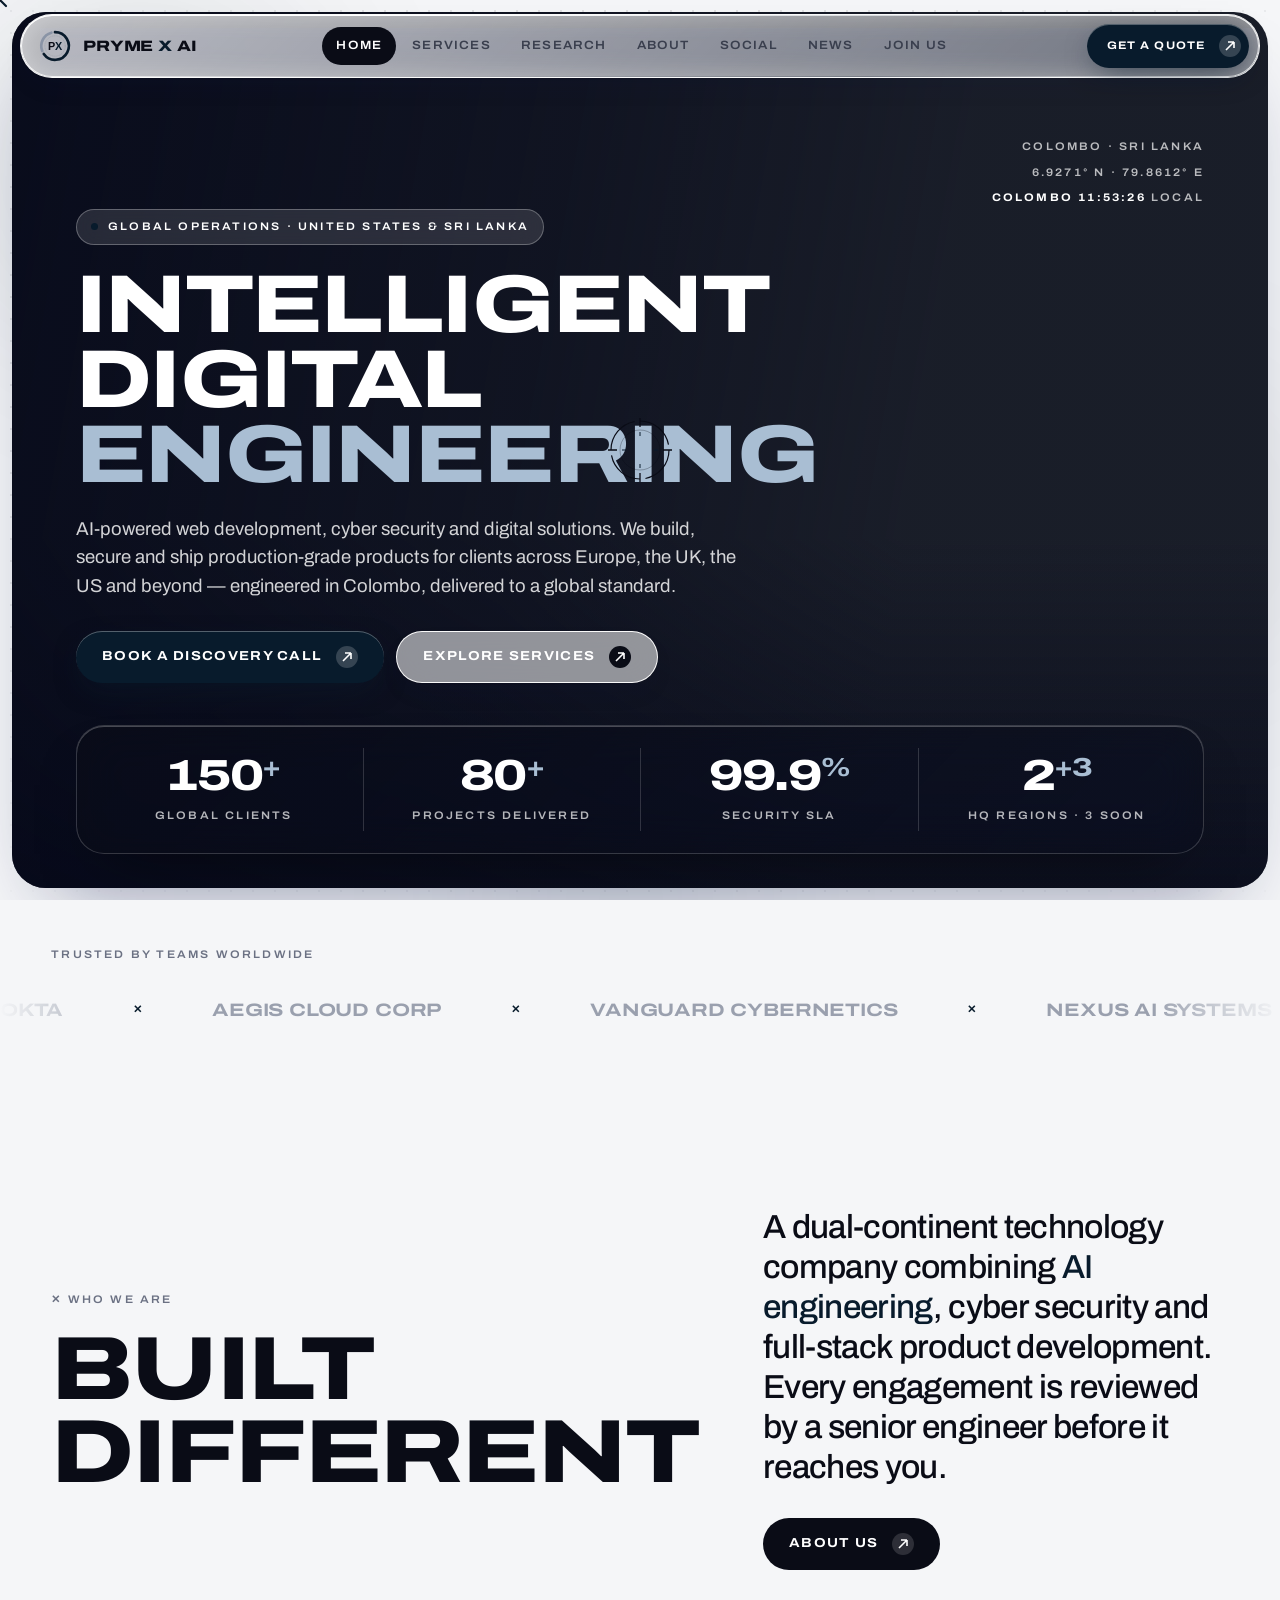
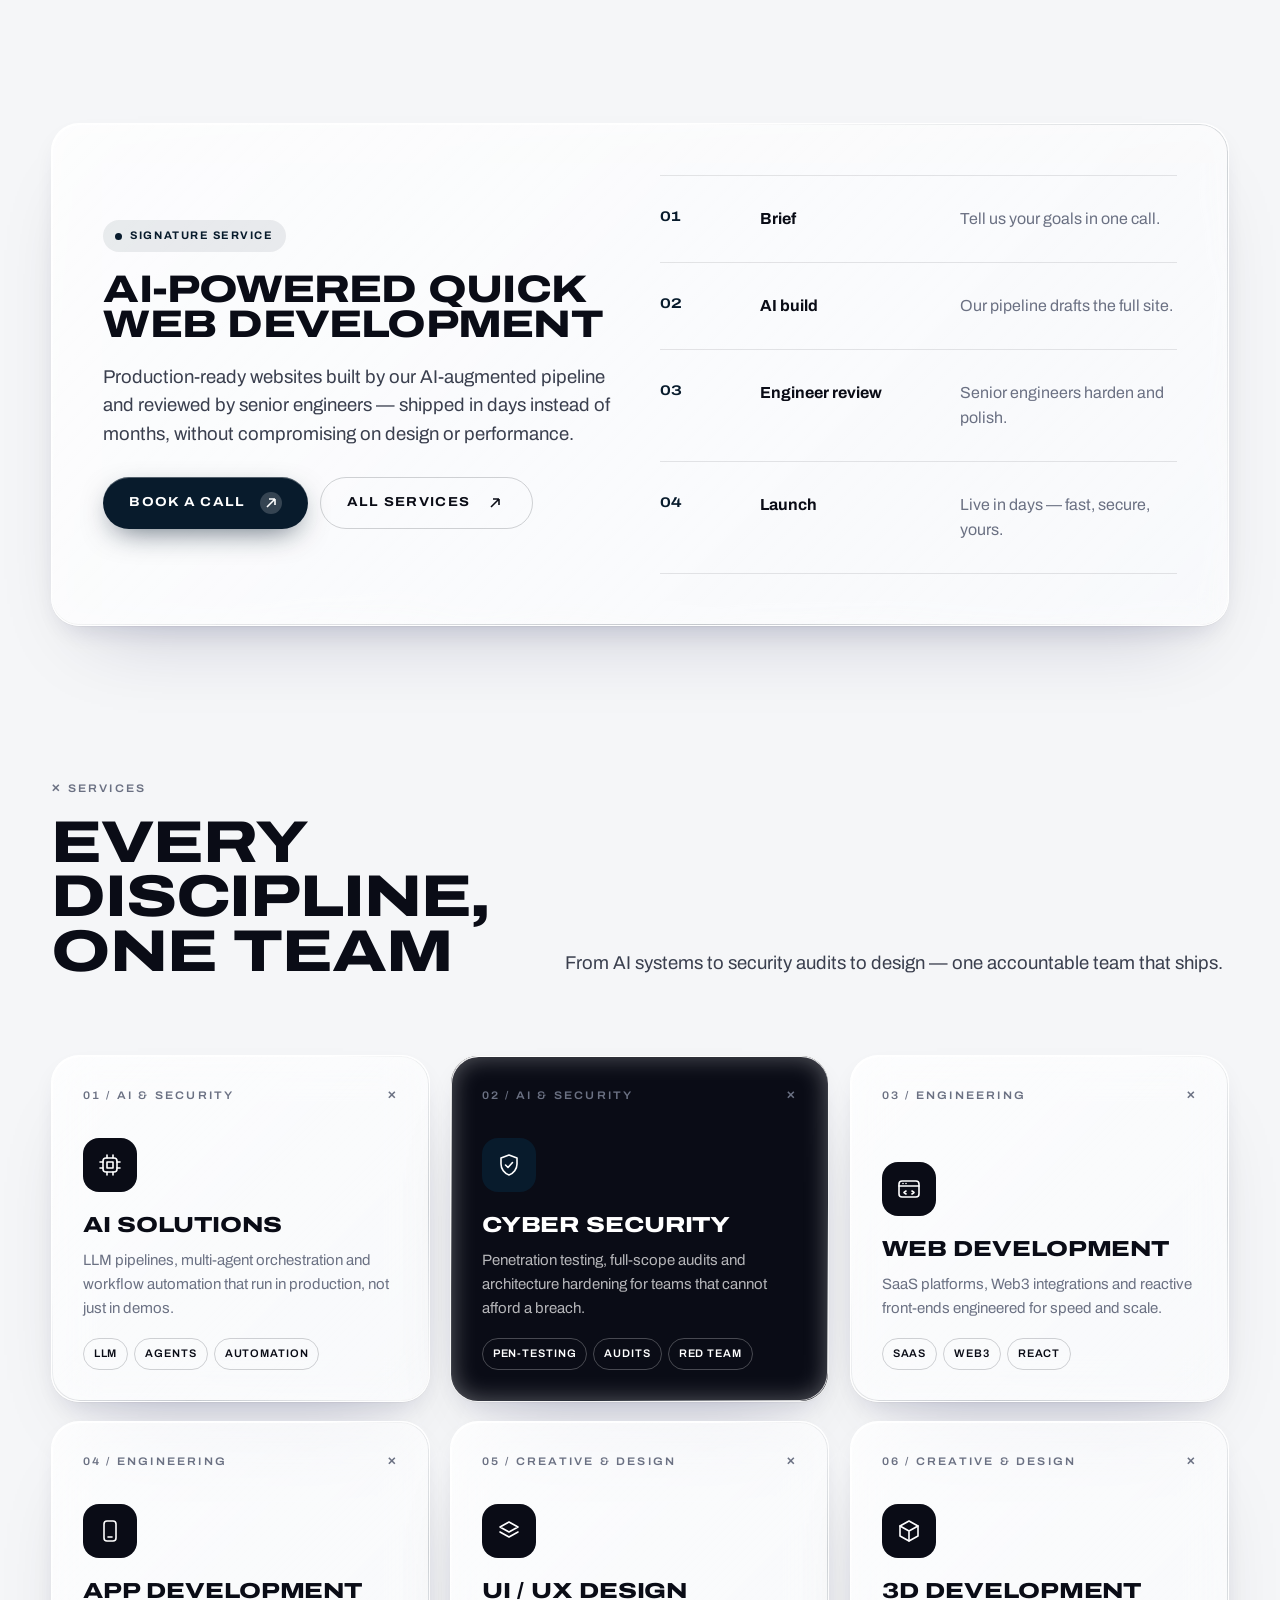
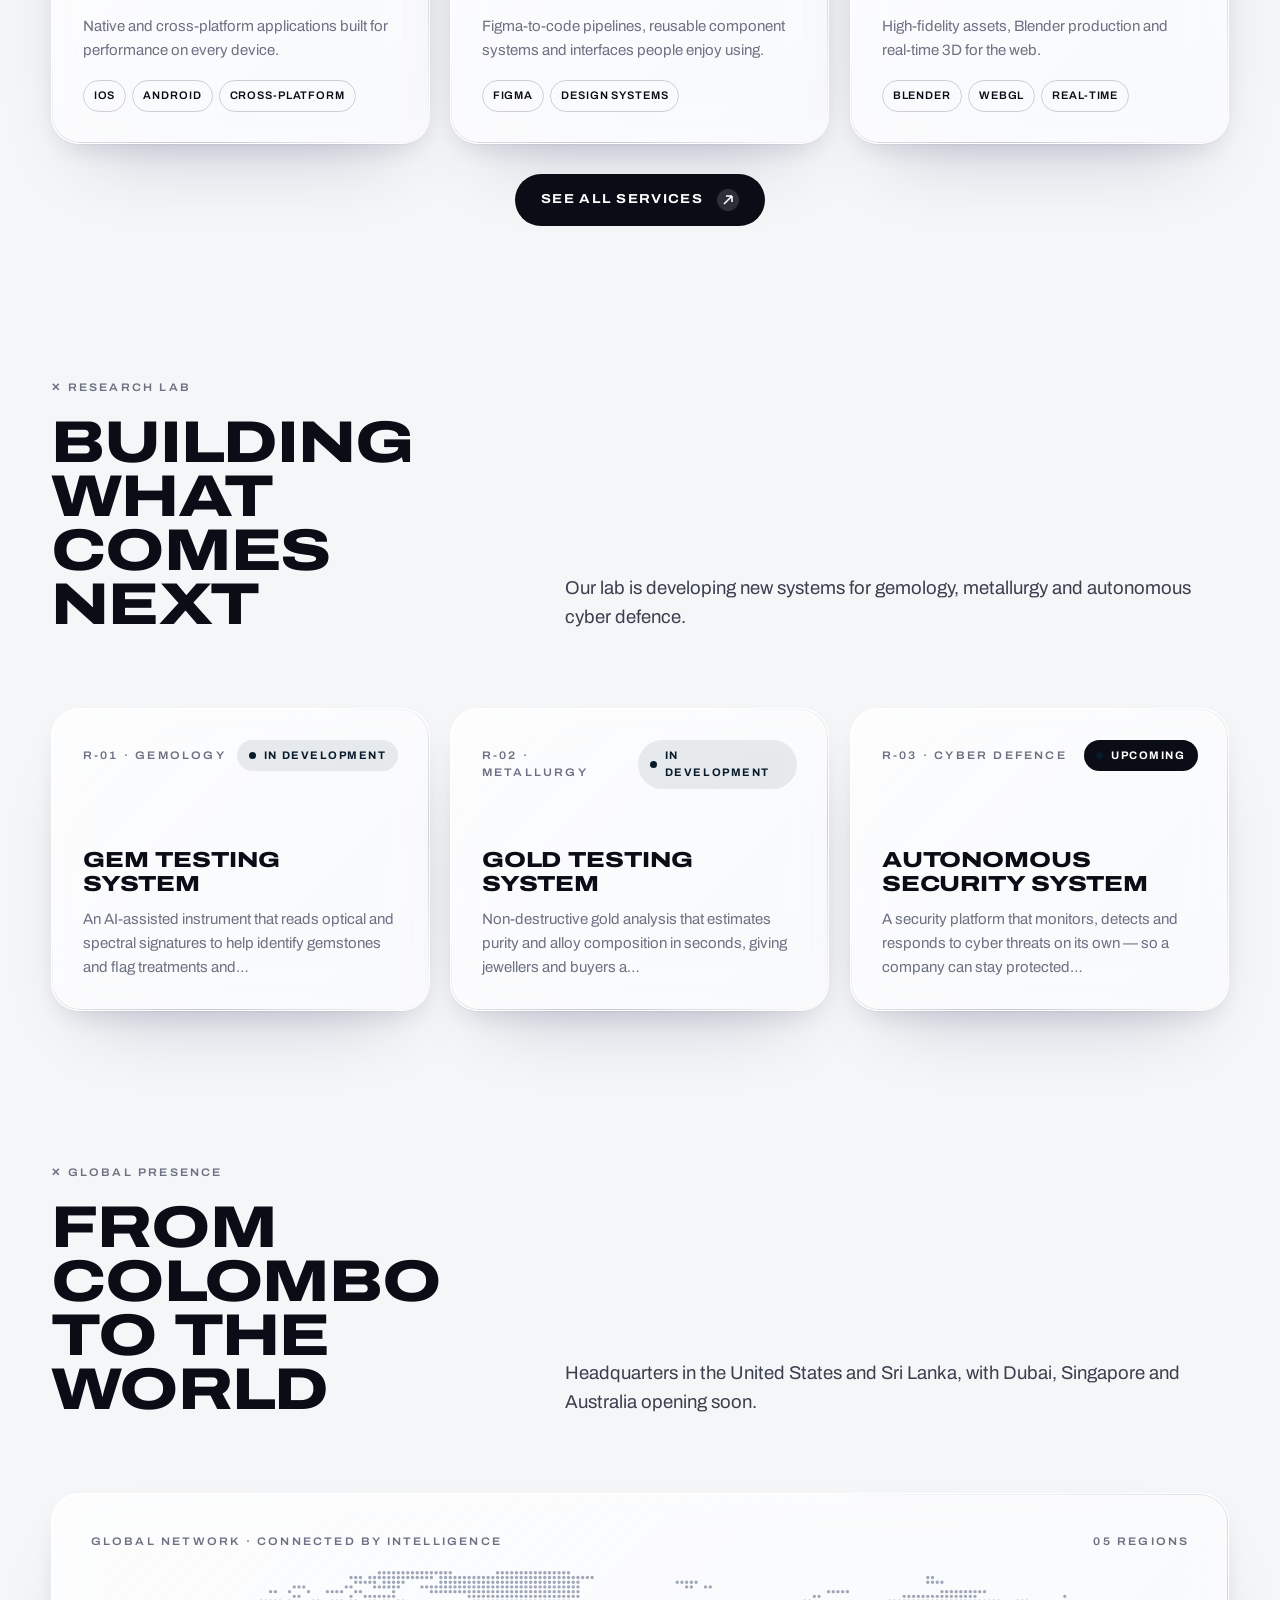
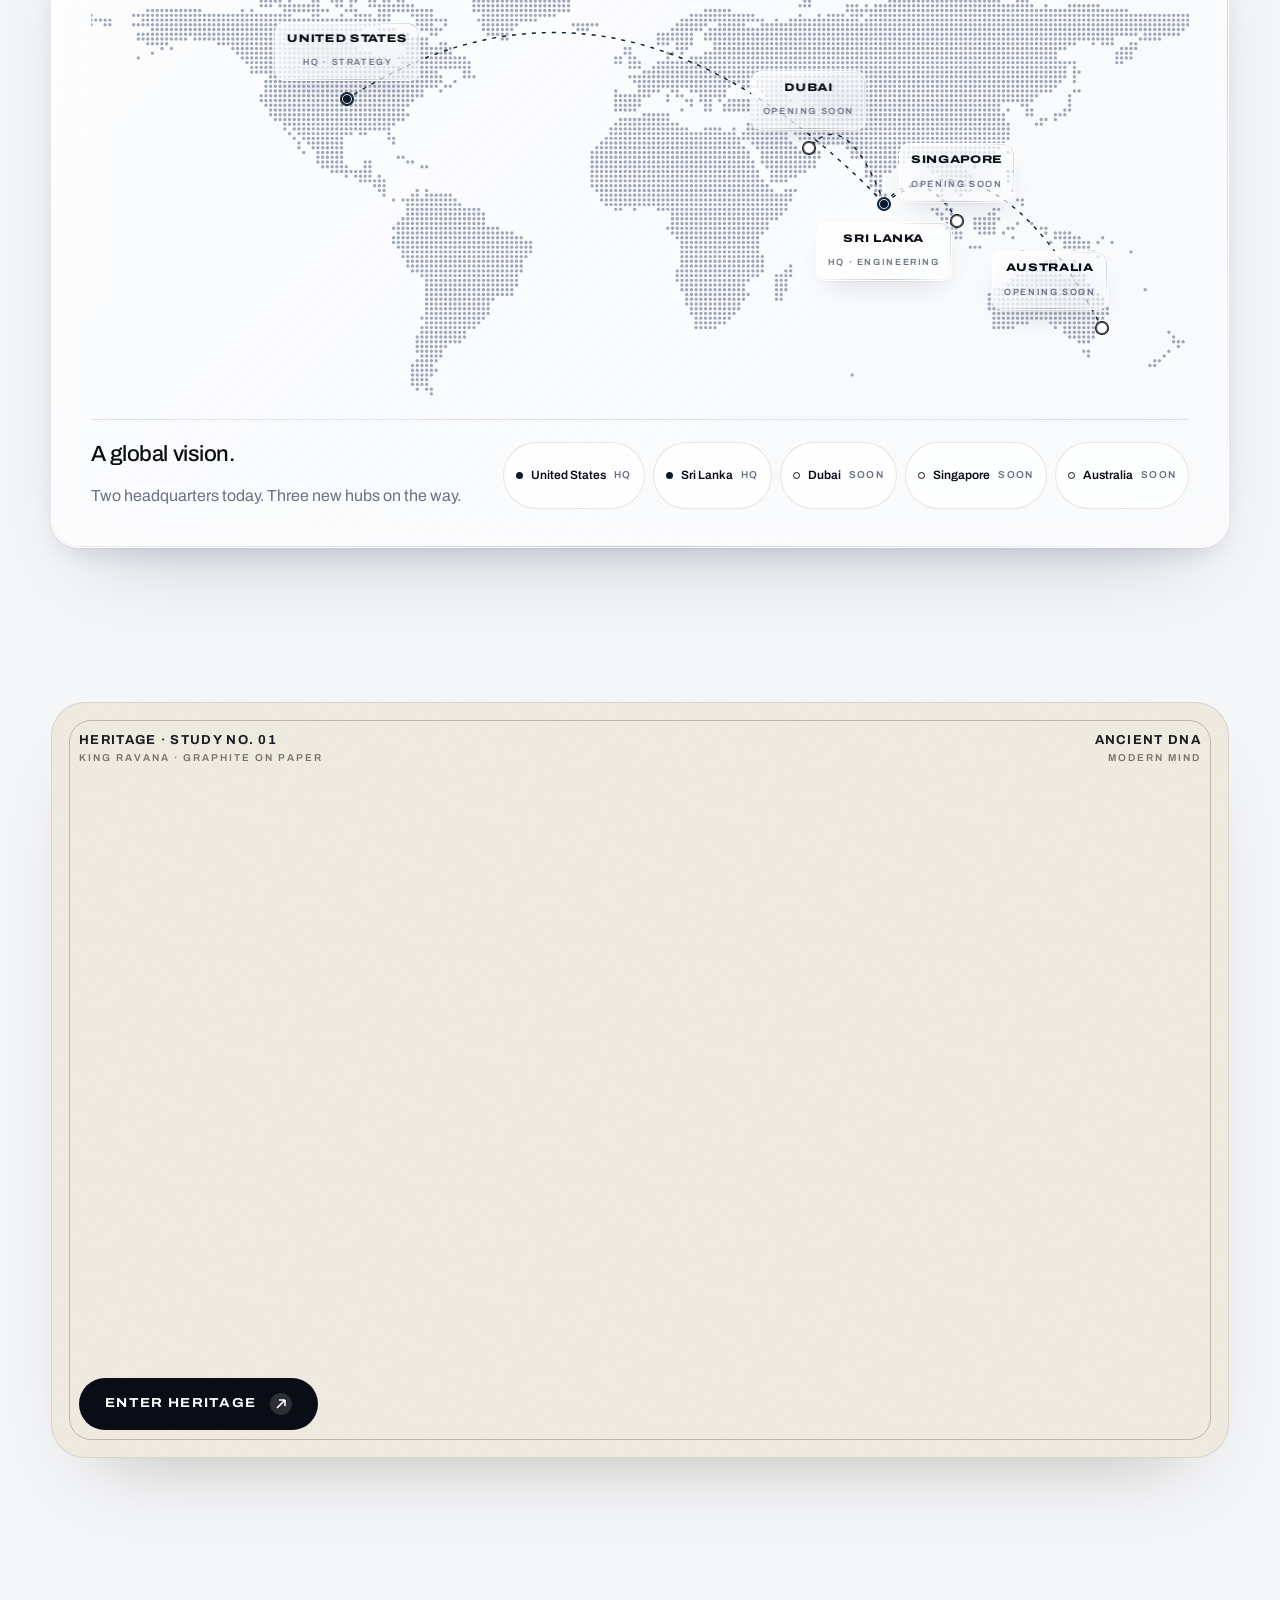
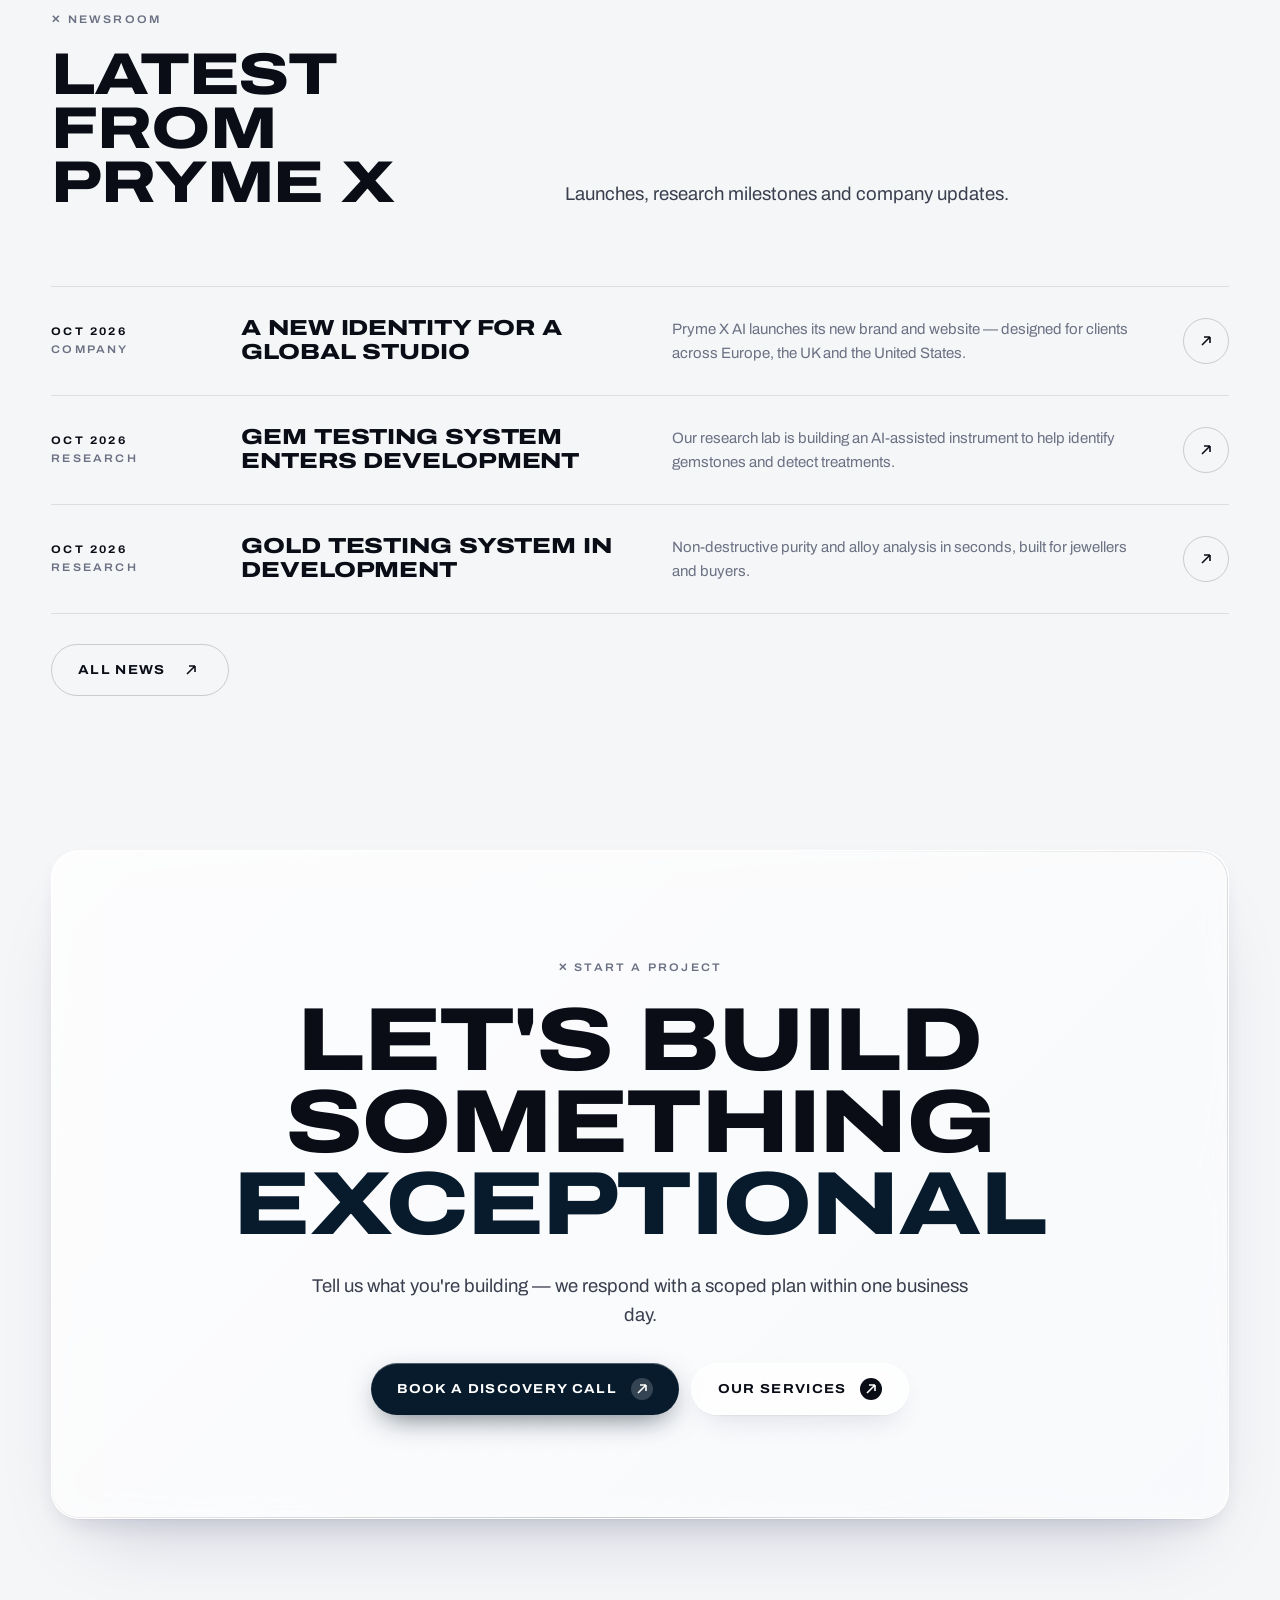
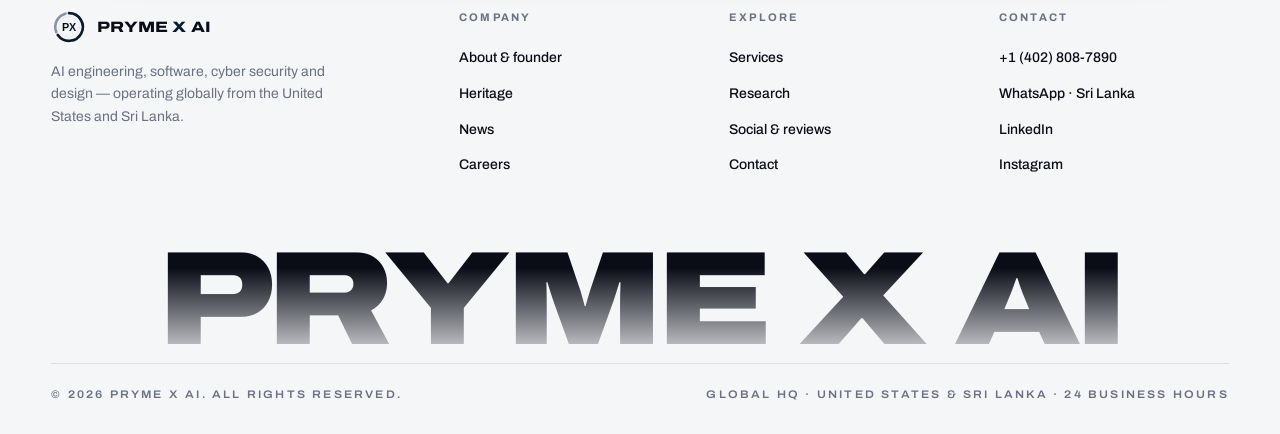
==== index.html @ f68b7bb7 "Add files via upload" ====
<!DOCTYPE html>
<html lang="en">
<head>
<meta charset="utf-8">
<meta name="viewport" content="width=device-width, initial-scale=1, viewport-fit=cover">
<title>Pryme X AI — AI Engineering, Cyber Security & Digital Solutions</title>
<meta name="description" content="Pryme X AI builds, secures and ships production-grade AI, web and security solutions for clients across Europe, the UK, the US and worldwide. HQ in the United States and Sri Lanka.">
<meta name="theme-color" content="#F5F6F8">
<meta property="og:type" content="website">
<meta property="og:site_name" content="Pryme X AI">
<meta property="og:title" content="Pryme X AI — AI Engineering, Cyber Security & Digital Solutions">
<meta property="og:description" content="Pryme X AI builds, secures and ships production-grade AI, web and security solutions for clients across Europe, the UK, the US and worldwide. HQ in the United States and Sri Lanka.">
<meta property="og:image" content="assets/img/og-image.png">
<meta name="twitter:card" content="summary_large_image">
<link rel="icon" type="image/svg+xml" href="assets/img/favicon.svg">
<link rel="icon" type="image/png" sizes="32x32" href="assets/img/favicon-32.png">
<link rel="apple-touch-icon" href="assets/img/apple-touch-icon.png">
<link rel="manifest" href="site.webmanifest">
<link rel="preload" href="assets/fonts/archivo-latin-wdth-normal.woff2" as="font" type="font/woff2" crossorigin>
<link rel="stylesheet" href="assets/css/style.css">
<script type="importmap">{"imports":{"three":"./assets/js/vendor/three.module.min.js"}}</script>
<script src="site-config.js"></script>
<script src="assets/js/main.js" defer></script>
<script type="module" src="assets/js/scenes.js"></script>
</head>
<body data-page-id="index">
<div class="loader" aria-hidden="true">
  <div class="ld-panel ld-top"></div><div class="ld-panel ld-bot"></div>
  <div class="ld-grid"></div>
  <div class="ld-corner tl label">Pryme X / Core AI</div><div class="ld-corner tr label">Colombo · United States</div>
  <div class="ld-corner bl label">v2026.10</div><div class="ld-corner br label"><span class="ld-status">Initialising core</span></div>
  <div class="ld-center">
    <div class="ld-mark">
      <svg class="ld-ring" viewBox="0 0 200 200"><circle class="ld-track" cx="100" cy="100" r="92"/><circle class="ld-prog" cx="100" cy="100" r="92"/><g class="ld-ticks"></g></svg>
      <svg class="ld-spin" viewBox="0 0 200 200"><circle cx="100" cy="100" r="78" fill="none" stroke="#0A0C16" stroke-opacity=".25" stroke-width="1" stroke-dasharray="2 7"/><path d="M100 22 A78 78 0 0 1 178 100" fill="none" stroke="#081B2C" stroke-width="2" stroke-linecap="round"/></svg>
      <img data-logo src="assets/img/logo.svg" alt="" width="84" height="84">
    </div>
    <div class="ld-word"><span>P</span><span>R</span><span>Y</span><span>M</span><span>E</span><span class="sp"> </span><span class="x">X</span><span class="sp"> </span><span>A</span><span>I</span></div>
    <div class="ld-bar"><i></i></div>
    <div class="ld-pct"><b class="pct">000</b><span class="label">%</span></div>
  </div>
</div>
<div class="page-fade" aria-hidden="true"></div>
<div class="ambient" aria-hidden="true"><i></i><i></i><i></i></div>
<svg width="0" height="0" style="position:absolute" aria-hidden="true"><filter id="liquid" x="0" y="0" width="100%" height="100%" color-interpolation-filters="sRGB"><feTurbulence type="fractalNoise" baseFrequency="0.006 0.011" numOctaves="2" seed="11" result="n"/><feGaussianBlur in="n" stdDeviation="2.5" result="nb"/><feDisplacementMap in="SourceGraphic" in2="nb" scale="34" xChannelSelector="R" yChannelSelector="G"/></filter></svg>
<header class="nav glass liquid">
  <a class="brand" href="index.html" aria-label="Pryme X AI home"><img data-logo src="assets/img/logo.svg" alt="Pryme X AI logo" width="36" height="36"><span>PRYME <em>X</em> AI</span></a>
  <nav aria-label="Main"><ul class="nav-links"><li><a href="index.html" data-page="index">Home</a></li><li><a href="services.html" data-page="services">Services</a></li><li><a href="research.html" data-page="research">Research</a></li><li><a href="about.html" data-page="about">About</a></li><li><a href="social.html" data-page="social">Social</a></li><li><a href="news.html" data-page="news">News</a></li><li><a href="join.html" data-page="join">Join Us</a></li></ul></nav>
  <a class="btn btn-primary" href="join.html#contact" >Get a quote<span class="arr"><svg width="12" height="12" viewBox="0 0 12 12" fill="none"><path d="M2 10L10 2M10 2H4M10 2v6" stroke="currentColor" stroke-width="1.6"/></svg></span></a>
  <button class="burger" aria-label="Menu" aria-expanded="false"><span></span></button>
</header>
<div class="mnav"><a href="index.html" data-page="index">Home</a><a href="services.html" data-page="services">Services</a><a href="research.html" data-page="research">Research</a><a href="about.html" data-page="about">About</a><a href="social.html" data-page="social">Social</a><a href="news.html" data-page="news">News</a><a href="join.html" data-page="join">Join Us</a><a href="heritage.html" data-page="heritage">Heritage</a><div style="margin-top:auto"><a class="btn btn-primary" href="join.html#contact" >Get a quote<span class="arr"><svg width="12" height="12" viewBox="0 0 12 12" fill="none"><path d="M2 10L10 2M10 2H4M10 2v6" stroke="currentColor" stroke-width="1.6"/></svg></span></a></div></div>
<main>
<section class="home-hero hero" style="padding:12px">
  <div class="banner">
    <div class="photo" data-ebg role="img" aria-label="Lotus Tower and the Colombo skyline, Sri Lanka"></div>
    <div class="loc"><span class="label">Colombo · Sri Lanka</span><br><span class="label">6.9271° N · 79.8612° E</span><br><span class="label"><b style="color:#fff" data-clock>--:--</b> local</span></div>
    <div class="banner-inner">
      <span class="chip label" data-reveal><span class="dot"></span>Global operations · United States &amp; Sri Lanka</span>
      <h1 class="h1"><span class="split-line"><span>Intelligent</span></span><span class="split-line"><span style="--d:.08s">digital</span></span><span class="split-line"><span class="blue" style="--d:.16s">engineering</span></span></h1>
      <p class="lead" data-reveal style="--d:.2s">AI-powered web development, cyber security and digital solutions. We build, secure and ship production-grade products for clients across Europe, the UK, the US and beyond — engineered in Colombo, delivered to a global standard.</p>
      <div class="btn-row" data-reveal style="--d:.3s"><a class="btn btn-primary" href="join.html#contact" >Book a discovery call<span class="arr"><svg width="12" height="12" viewBox="0 0 12 12" fill="none"><path d="M2 10L10 2M10 2H4M10 2v6" stroke="currentColor" stroke-width="1.6"/></svg></span></a><a class="btn btn-glass" href="services.html" >Explore services<span class="arr"><svg width="12" height="12" viewBox="0 0 12 12" fill="none"><path d="M2 10L10 2M10 2H4M10 2v6" stroke="currentColor" stroke-width="1.6"/></svg></span></a></div>
      <div class="stats glass-dark" data-reveal style="--d:.4s">
        <div><div class="num"><span data-count="150">150</span><sup>+</sup></div><span class="label">Global clients</span></div>
        <div><div class="num"><span data-count="80">80</span><sup>+</sup></div><span class="label">Projects delivered</span></div>
        <div><div class="num"><span data-count="99.9">99.9</span><sup>%</sup></div><span class="label">Security SLA</span></div>
        <div><div class="num"><span data-count="2">2</span><sup>+3</sup></div><span class="label">HQ regions · 3 soon</span></div>
      </div>
    </div>
  </div>
</section>
<section><div class="wrap" style="padding-top:40px"><span class="label">Trusted by teams worldwide</span></div><div class="marquee"><div class="marquee-track"><span>Okta</span><span>Aegis Cloud Corp</span><span>Vanguard Cybernetics</span><span>Nexus AI Systems</span><span>Veridian Tech</span><span>Quantix Digital</span><span>Apex Cyber Solutions</span><span>Stratum Security</span><span>Synapse AI Labs</span><span>OmniShield</span><span>Ironclad Enterprise</span><span>Krypton</span></div></div></section>

<section class="section"><div class="wrap split">
  <div><span class="label">✕ Who we are</span><h2 class="h1" style="margin-top:18px" data-scramble>Built different</h2></div>
  <div data-reveal><p class="big-quote">A dual-continent technology company combining <span class="blue">AI engineering</span>, cyber security and full-stack product development. Every engagement is reviewed by a senior engineer before it reaches you.</p>
  <div style="margin-top:30px"><a class="btn btn-ink" href="about.html" >About us<span class="arr"><svg width="12" height="12" viewBox="0 0 12 12" fill="none"><path d="M2 10L10 2M10 2H4M10 2v6" stroke="currentColor" stroke-width="1.6"/></svg></span></a></div></div>
</div></section>

<section class="wrap"><article class="glass liquid card" data-reveal style="display:grid;grid-template-columns:repeat(auto-fit,minmax(280px,1fr));gap:40px;align-items:center;padding:clamp(28px,4vw,60px)">
  <div><span class="status dev"><span class="dot"></span>Signature service</span><h2 class="h2 fit" style="margin:20px 0">AI-powered quick web development</h2><p class="lead">Production-ready websites built by our AI-augmented pipeline and reviewed by senior engineers — shipped in days instead of months, without compromising on design or performance.</p><div class="btn-row" style="margin-top:28px"><a class="btn btn-primary" href="join.html#contact" >Book a call<span class="arr"><svg width="12" height="12" viewBox="0 0 12 12" fill="none"><path d="M2 10L10 2M10 2H4M10 2v6" stroke="currentColor" stroke-width="1.6"/></svg></span></a><a class="btn btn-line" href="services.html" >All services<span class="arr"><svg width="12" height="12" viewBox="0 0 12 12" fill="none"><path d="M2 10L10 2M10 2H4M10 2v6" stroke="currentColor" stroke-width="1.6"/></svg></span></a></div></div>
  <div><div class="step"><span class="n">01</span><b>Brief</b><p>Tell us your goals in one call.</p></div><div class="step"><span class="n">02</span><b>AI build</b><p>Our pipeline drafts the full site.</p></div><div class="step"><span class="n">03</span><b>Engineer review</b><p>Senior engineers harden and polish.</p></div><div class="step"><span class="n">04</span><b>Launch</b><p>Live in days — fast, secure, yours.</p></div></div>
</article></section>

<section class="section"><div class="wrap">
  <div class="section-head"><div><span class="label">✕ Services</span><h2 class="h2" data-reveal>Every discipline, one team</h2></div><p class="lead" data-reveal style="--d:.1s">From AI systems to security audits to design — one accountable team that ships.</p></div>
  <div class="grid-3"><article class="glass card svc" data-cat="AI & Security" data-reveal data-tilt style="--d:0.0s">
  <div class="idx"><span class="label">01 / AI & Security</span><span class="label">✕</span></div>
  <div class="ico"><svg viewBox="0 0 24 24" fill="none" stroke="currentColor" stroke-width="1.6" stroke-linecap="round" stroke-linejoin="round" aria-hidden="true"><rect x="5" y="5" width="14" height="14" rx="3"/><path d="M9 9h6v6H9zM9 2v3M15 2v3M9 19v3M15 19v3M2 9h3M2 15h3M19 9h3M19 15h3"/></svg></div><h3 class="h3">AI Solutions</h3><p>LLM pipelines, multi-agent orchestration and workflow automation that run in production, not just in demos.</p><div class="tags"><span>LLM</span><span>Agents</span><span>Automation</span></div></article><article class="glass card svc feature" data-cat="AI & Security" data-reveal data-tilt style="--d:0.08s">
  <div class="idx"><span class="label">02 / AI & Security</span><span class="label">✕</span></div>
  <div class="ico"><svg viewBox="0 0 24 24" fill="none" stroke="currentColor" stroke-width="1.6" stroke-linecap="round" stroke-linejoin="round" aria-hidden="true"><path d="M12 2l8 3v6c0 5-3.4 9.4-8 11-4.6-1.6-8-6-8-11V5z"/><path d="M8.5 12l2.5 2.5 4.5-5"/></svg></div><h3 class="h3">Cyber Security</h3><p>Penetration testing, full-scope audits and architecture hardening for teams that cannot afford a breach.</p><div class="tags"><span>Pen-testing</span><span>Audits</span><span>Red team</span></div></article><article class="glass card svc" data-cat="Engineering" data-reveal data-tilt style="--d:0.16s">
  <div class="idx"><span class="label">03 / Engineering</span><span class="label">✕</span></div>
  <div class="ico"><svg viewBox="0 0 24 24" fill="none" stroke="currentColor" stroke-width="1.6" stroke-linecap="round" stroke-linejoin="round" aria-hidden="true"><rect x="2" y="4" width="20" height="16" rx="3"/><path d="M2 9h20M6 6.5h.01M9 6.5h.01"/><path d="M9 14l-2 1.5L9 17M15 14l2 1.5-2 1.5"/></svg></div><h3 class="h3">Web Development</h3><p>SaaS platforms, Web3 integrations and reactive front-ends engineered for speed and scale.</p><div class="tags"><span>SaaS</span><span>Web3</span><span>React</span></div></article><article class="glass card svc" data-cat="Engineering" data-reveal data-tilt style="--d:0.0s">
  <div class="idx"><span class="label">04 / Engineering</span><span class="label">✕</span></div>
  <div class="ico"><svg viewBox="0 0 24 24" fill="none" stroke="currentColor" stroke-width="1.6" stroke-linecap="round" stroke-linejoin="round" aria-hidden="true"><rect x="6" y="2" width="12" height="20" rx="3"/><path d="M10 18h4"/></svg></div><h3 class="h3">App Development</h3><p>Native and cross-platform applications built for performance on every device.</p><div class="tags"><span>iOS</span><span>Android</span><span>Cross-platform</span></div></article><article class="glass card svc" data-cat="Creative & Design" data-reveal data-tilt style="--d:0.08s">
  <div class="idx"><span class="label">05 / Creative & Design</span><span class="label">✕</span></div>
  <div class="ico"><svg viewBox="0 0 24 24" fill="none" stroke="currentColor" stroke-width="1.6" stroke-linecap="round" stroke-linejoin="round" aria-hidden="true"><path d="M12 3l9 5-9 5-9-5z"/><path d="M3 13l9 5 9-5"/></svg></div><h3 class="h3">UI / UX Design</h3><p>Figma-to-code pipelines, reusable component systems and interfaces people enjoy using.</p><div class="tags"><span>Figma</span><span>Design systems</span></div></article><article class="glass card svc" data-cat="Creative & Design" data-reveal data-tilt style="--d:0.16s">
  <div class="idx"><span class="label">06 / Creative & Design</span><span class="label">✕</span></div>
  <div class="ico"><svg viewBox="0 0 24 24" fill="none" stroke="currentColor" stroke-width="1.6" stroke-linecap="round" stroke-linejoin="round" aria-hidden="true"><path d="M12 2l9 5v10l-9 5-9-5V7z"/><path d="M12 12l9-5M12 12v10M12 12L3 7"/></svg></div><h3 class="h3">3D Development</h3><p>High-fidelity assets, Blender production and real-time 3D for the web.</p><div class="tags"><span>Blender</span><span>WebGL</span><span>Real-time</span></div></article></div>
  <div style="margin-top:30px;text-align:center"><a class="btn btn-ink" href="services.html" >See all services<span class="arr"><svg width="12" height="12" viewBox="0 0 12 12" fill="none"><path d="M2 10L10 2M10 2H4M10 2v6" stroke="currentColor" stroke-width="1.6"/></svg></span></a></div>
</div></section>

<section class="section" style="padding-top:0"><div class="wrap">
  <div class="section-head"><div><span class="label">✕ Research lab</span><h2 class="h2" data-reveal>Building what comes next</h2></div><p class="lead" data-reveal style="--d:.1s">Our lab is developing new systems for gemology, metallurgy and autonomous cyber defence.</p></div>
  <div class="grid-3"><a class="glass card svc" href="research.html" data-reveal data-tilt style="--d:0.0s"><div class="idx"><span class="label">R-01 · Gemology</span><span class="status dev"><span class="dot"></span>In development</span></div><h3 class="h3" style="margin-top:60px">Gem testing system</h3><p>An AI-assisted instrument that reads optical and spectral signatures to help identify gemstones and flag treatments and…</p></a><a class="glass card svc" href="research.html" data-reveal data-tilt style="--d:0.08s"><div class="idx"><span class="label">R-02 · Metallurgy</span><span class="status dev"><span class="dot"></span>In development</span></div><h3 class="h3" style="margin-top:60px">Gold testing system</h3><p>Non-destructive gold analysis that estimates purity and alloy composition in seconds, giving jewellers and buyers a…</p></a><a class="glass card svc" href="research.html" data-reveal data-tilt style="--d:0.16s"><div class="idx"><span class="label">R-03 · Cyber defence</span><span class="status soon"><span class="dot"></span>Upcoming</span></div><h3 class="h3" style="margin-top:60px">Autonomous security system</h3><p>A security platform that monitors, detects and responds to cyber threats on its own — so a company can stay protected…</p></a></div>
</div></section>

<section class="section" style="padding-top:0"><div class="wrap">
  <div class="section-head"><div><span class="label">✕ Global presence</span><h2 class="h2" data-reveal>From Colombo to the world</h2></div><p class="lead" data-reveal style="--d:.1s">Headquarters in the United States and Sri Lanka, with Dubai, Singapore and Australia opening soon.</p></div>
  <div class="map glass" data-reveal>
  <div class="crumbs"><span class="label">Global network · Connected by intelligence</span><span class="label">05 regions</span></div>
  <div class="map-frame">
    <img src="assets/img/world-dots.svg" alt="World map showing Pryme X AI locations" loading="lazy">
    <svg class="map-svg-lines" viewBox="0 0 1000 394" preserveAspectRatio="none"><path d="M721.8 214.1 Q477.7 -37.9 233.6 118.8"/><path d="M721.8 214.1 Q687.6 124.2 653.5 163.3"/><path d="M721.8 214.1 Q755.1 175.5 788.4 229.6"/><path d="M721.8 214.1 Q820.9 138.6 920 327.4"/></svg>
    <div class="pin " style="left:23.36%;top:30.15%"><div class="tag glass"><b>United States</b><small>HQ · Strategy</small></div><div class="core"></div></div>
    <div class="pin below" style="left:72.18%;top:54.34%"><div class="tag glass"><b>Sri Lanka</b><small>HQ · Engineering</small></div><div class="core"></div></div>
    <div class="pin soon" style="left:65.35%;top:41.45%"><div class="tag glass"><b>Dubai</b><small>Opening soon</small></div><div class="core"></div></div>
    <div class="pin soon" style="left:78.84%;top:58.27%"><div class="tag glass"><b>Singapore</b><small>Opening soon</small></div><div class="core"></div></div>
    <div class="pin soon left" style="left:92.0%;top:83.1%"><div class="tag glass"><b>Australia</b><small>Opening soon</small></div><div class="core"></div></div>
  </div>
  <div class="map-legend">
    <div><p class="title-lg" style="font-size:22px">A global vision.</p><p class="muted">Two headquarters today. Three new hubs on the way.</p></div>
    <ul><li><i></i>United States <small>HQ</small></li><li><i></i>Sri Lanka <small>HQ</small></li><li class="soon"><i></i>Dubai <small>Soon</small></li><li class="soon"><i></i>Singapore <small>Soon</small></li><li class="soon"><i></i>Australia <small>Soon</small></li></ul>
  </div>
</div>
</div></section>

<section class="section" style="padding-top:0"><div class="wrap">
  <a href="heritage.html" class="sketch" style="display:block;height:min(84vh,760px)" data-reveal>
    <div class="stage" data-scene="sketch"></div>
    <div class="anno" style="left:28px;top:28px"><b>Heritage · Study No. 01</b>King Ravana · graphite on paper</div>
    <div class="anno" style="right:28px;top:28px;text-align:right"><b>Ancient DNA</b>Modern mind</div>
    <div class="anno" style="left:28px;bottom:28px"><span class="btn btn-ink">Enter heritage<span class="arr"><svg width="12" height="12" viewBox="0 0 12 12" fill="none"><path d="M2 10L10 2M10 2H4M10 2v6" stroke="currentColor" stroke-width="1.6"/></svg></span></span></div>
  </a>
</div></section>

<section class="section" style="padding-top:0"><div class="wrap">
  <div class="section-head"><div><span class="label">✕ Newsroom</span><h2 class="h2" data-reveal>Latest from Pryme X</h2></div><p class="lead" data-reveal style="--d:.1s">Launches, research milestones and company updates.</p></div>
  <div><a class="news-item" href="about.html" data-reveal><span class="label"><b>Oct 2026</b><br>Company</span><h3 class="h3">A new identity for a global studio</h3><p>Pryme X AI launches its new brand and website — designed for clients across Europe, the UK and the United States.</p><span class="go"><svg width="12" height="12" viewBox="0 0 12 12" fill="none"><path d="M2 10L10 2M10 2H4M10 2v6" stroke="currentColor" stroke-width="1.6"/></svg></span></a><a class="news-item" href="research.html" data-reveal><span class="label"><b>Oct 2026</b><br>Research</span><h3 class="h3">Gem testing system enters development</h3><p>Our research lab is building an AI-assisted instrument to help identify gemstones and detect treatments.</p><span class="go"><svg width="12" height="12" viewBox="0 0 12 12" fill="none"><path d="M2 10L10 2M10 2H4M10 2v6" stroke="currentColor" stroke-width="1.6"/></svg></span></a><a class="news-item" href="research.html" data-reveal><span class="label"><b>Oct 2026</b><br>Research</span><h3 class="h3">Gold testing system in development</h3><p>Non-destructive purity and alloy analysis in seconds, built for jewellers and buyers.</p><span class="go"><svg width="12" height="12" viewBox="0 0 12 12" fill="none"><path d="M2 10L10 2M10 2H4M10 2v6" stroke="currentColor" stroke-width="1.6"/></svg></span></a></div>
  <div style="margin-top:30px"><a class="btn btn-line" href="news.html" >All news<span class="arr"><svg width="12" height="12" viewBox="0 0 12 12" fill="none"><path d="M2 10L10 2M10 2H4M10 2v6" stroke="currentColor" stroke-width="1.6"/></svg></span></a></div>
</div></section>

</main>
<section class="wrap" style="padding-bottom:20px">
  <div class="cta glass liquid" data-reveal>
    <span class="label">✕ Start a project</span>
    <h2 class="h1">Let's build something <span class="blue">exceptional</span></h2>
    <p class="lead">Tell us what you're building — we respond with a scoped plan within one business day.</p>
    <div class="btn-row"><a class="btn btn-primary" href="join.html#contact" >Book a discovery call<span class="arr"><svg width="12" height="12" viewBox="0 0 12 12" fill="none"><path d="M2 10L10 2M10 2H4M10 2v6" stroke="currentColor" stroke-width="1.6"/></svg></span></a><a class="btn btn-glass" href="services.html" >Our services<span class="arr"><svg width="12" height="12" viewBox="0 0 12 12" fill="none"><path d="M2 10L10 2M10 2H4M10 2v6" stroke="currentColor" stroke-width="1.6"/></svg></span></a></div>
  </div>
</section>
<footer>
  <div class="wrap">
    <div class="foot">
      <div>
        <a class="brand" href="index.html"><img data-logo src="assets/img/logo.svg" alt="Pryme X AI logo" width="36" height="36"><span>PRYME <em>X</em> AI</span></a>
        <p>AI engineering, software, cyber security and design — operating globally from the United States and Sri Lanka.</p>
      </div>
      <div><h4>Company</h4><ul><li><a href="about.html">About &amp; founder</a></li><li><a href="heritage.html">Heritage</a></li><li><a href="news.html">News</a></li><li><a href="join.html">Careers</a></li></ul></div>
      <div><h4>Explore</h4><ul><li><a href="services.html">Services</a></li><li><a href="research.html">Research</a></li><li><a href="social.html">Social &amp; reviews</a></li><li><a href="join.html#contact">Contact</a></li></ul></div>
      <div><h4>Contact</h4><ul><li><a data-phone-us href="tel:+14028087890">+1 (402) 808-7890</a></li><li><a data-wa href="https://wa.me/94740875089" target="_blank" rel="noopener">WhatsApp · Sri Lanka</a></li><li><a href="https://www.linkedin.com/in/yasiru-nethshan-gunasinghe-990766284/" target="_blank" rel="noopener">LinkedIn</a></li><li><a href="https://www.instagram.com/prymexai/" target="_blank" rel="noopener">Instagram</a></li></ul></div>
    </div>
    <div class="foot-mega" aria-hidden="true">PRYME X AI</div>
    <div class="foot-bottom"><span class="label">© <span data-year>2026</span> Pryme X AI. All rights reserved.</span><span class="label">Global HQ · United States &amp; Sri Lanka · 24 business hours</span></div>
  </div>
</footer>
</body>
</html>
---- assets/css/style.css ----
/* ==========================================================================
   PRYME X AI — Liquid Glass Design System
   Colours: white · black · deep blue.  Change brand colours here only.
   ========================================================================== */

@font-face {
  font-family: "Archivo";
  src: url("../fonts/archivo-latin-wdth-normal.woff2") format("woff2-variations");
  font-weight: 100 900; font-stretch: 62% 125%; font-style: normal; font-display: swap;
  unicode-range: U+0000-00FF, U+0131, U+0152-0153, U+02BB-02BC, U+02C6, U+02DA, U+02DC, U+0304, U+0308, U+0329, U+2000-206F, U+20AC, U+2122, U+2191, U+2193, U+2212, U+2215, U+FEFF, U+FFFD;
}
@font-face {
  font-family: "Archivo";
  src: url("../fonts/archivo-latin-ext-wdth-normal.woff2") format("woff2-variations");
  font-weight: 100 900; font-stretch: 62% 125%; font-style: normal; font-display: swap;
  unicode-range: U+0100-02BA, U+02BD-02C5, U+02C7-02CC, U+02CE-02D7, U+02DD-02FF, U+0304, U+0308, U+0329, U+1D00-1DBF, U+1E00-1E9F, U+1EF2-1EFF, U+2020, U+20A0-20AB, U+20AD-20C0, U+2113, U+2C60-2C7F, U+A720-A7FF;
}

:root {
  --blue: #081B2C;          /* deep blue — brand accent */
  --blue-2: #1E3A56;        /* lighter blue for glows */
  --ink: #0A0C16;           /* black */
  --ink-2: #3A3F4E;
  --muted: #6B7183;
  --bg: #F5F6F8;            /* white background */
  --white: #FFFFFF;
  --line: rgba(10, 12, 22, .10);
  --line-2: rgba(10, 12, 22, .18);
  --glass: rgba(255, 255, 255, .52);
  --glass-strong: rgba(255, 255, 255, .72);
  --glass-border: rgba(255, 255, 255, .95);
  --shadow: 0 1px 1px rgba(10,12,22,.04), 0 12px 30px -12px rgba(10,20,70,.16), 0 40px 80px -40px rgba(10,20,70,.22);
  --radius: 28px;
  --radius-s: 16px;
  --pad: clamp(16px, 4vw, 56px);
  --max: 1360px;
  --ease: cubic-bezier(.22, 1, .36, 1);
  --font: "Archivo", "Helvetica Neue", Arial, sans-serif;
}

* { box-sizing: border-box; margin: 0; padding: 0; }
html { -webkit-text-size-adjust: 100%; scroll-behavior: smooth; }
html, body { overflow-x: clip; }
body {
  font-family: var(--font); font-stretch: 100%; font-weight: 400;
  color: var(--ink); background: var(--bg);
  font-size: 16px; line-height: 1.6; overflow-x: hidden;
  -webkit-font-smoothing: antialiased; text-rendering: optimizeLegibility;
}
img, svg, canvas, video { display: block; max-width: 100%; }
a { color: inherit; text-decoration: none; }
button { font: inherit; color: inherit; background: none; border: 0; cursor: pointer; }
::selection { background: var(--blue); color: #fff; }

/* ---------- ambient background (gives the glass something to refract) ---------- */
.ambient { position: fixed; inset: 0; z-index: -2; pointer-events: none; overflow: hidden; }
.ambient::before { /* dot grid */
  content: ""; position: absolute; inset: 0;
  background-image: radial-gradient(rgba(10,12,22,.13) 1px, transparent 1.2px);
  background-size: 22px 22px;
  mask-image: radial-gradient(ellipse 90% 80% at 50% 40%, #000 30%, transparent 100%);
}
.ambient i { position: absolute; border-radius: 50%; filter: blur(70px); opacity: .55; animation: drift 26s var(--ease) infinite alternate; }
.ambient i:nth-child(1) { width: 46vw; height: 46vw; left: -12vw; top: -10vw; background: radial-gradient(circle, rgba(8,27,44,.22), transparent 65%); }
.ambient i:nth-child(2) { width: 40vw; height: 40vw; right: -10vw; top: 30vh; background: radial-gradient(circle, rgba(10,12,22,.14), transparent 65%); animation-duration: 32s; }
.ambient i:nth-child(3) { width: 36vw; height: 36vw; left: 30vw; bottom: -18vw; background: radial-gradient(circle, rgba(30,58,86,.18), transparent 65%); animation-duration: 38s; }
@keyframes drift { to { transform: translate3d(8vw, 6vh, 0) scale(1.15); } }

/* ---------- typography: one family, two widths ---------- */
.h1, .h2, .h3, .title-lg, .big-quote { overflow-wrap: break-word; hyphens: manual; min-width: 0; }
.mega, .h1, .h2, .h3, .wide {
  font-stretch: 125%; font-weight: 800; text-transform: uppercase; letter-spacing: -.02em; line-height: .92;
}
.mega { font-size: clamp(54px, 13.2vw, 230px); letter-spacing: -.035em; line-height: .82; }
.h1 { font-size: clamp(28px, 7vw, 112px); }
.h2 { font-size: clamp(30px, 4.6vw, 72px); }
.h2.fit { font-size: clamp(26px, 3vw, 50px); }
.h3 { font-size: clamp(18px, 1.7vw, 24px); letter-spacing: -.005em; line-height: 1.1; }
.lead { font-size: clamp(17px, 1.45vw, 21px); line-height: 1.55; color: var(--ink-2); max-width: 60ch; }
.title-lg { font-size: clamp(26px, 3vw, 44px); font-weight: 500; line-height: 1.12; letter-spacing: -.02em; }
.label {
  font-size: 11px; font-weight: 600; font-stretch: 110%; letter-spacing: .2em; text-transform: uppercase; color: var(--muted);
  font-variant-numeric: tabular-nums;
}
.label b { color: var(--ink); font-weight: 700; }
.blue { color: var(--blue); }
.muted { color: var(--muted); }
p + p { margin-top: 1em; }

/* ---------- layout ---------- */
.wrap { width: 100%; max-width: var(--max); margin: 0 auto; padding: 0 var(--pad); }
section { position: relative; }
.section { padding: clamp(80px, 12vw, 170px) 0; }
.section-head { display: grid; grid-template-columns: 1fr 1.4fr; gap: 40px; align-items: end; margin-bottom: clamp(40px, 6vw, 80px); }
.section-head .label { margin-bottom: 18px; display: block; }
.rule { height: 1px; background: var(--line); border: 0; }
.grid-2 { display: grid; grid-template-columns: repeat(2, 1fr); gap: 20px; }
.grid-3 { display: grid; grid-template-columns: repeat(3, 1fr); gap: 20px; }
.grid-4 { display: grid; grid-template-columns: repeat(4, 1fr); gap: 20px; }

/* ---------- liquid glass ---------- */
.glass {
  position: relative; isolation: isolate;
  background: linear-gradient(135deg, rgba(255,255,255,.72), rgba(255,255,255,.38));
  -webkit-backdrop-filter: blur(22px) saturate(170%); backdrop-filter: blur(22px) saturate(170%);
  border: 1px solid var(--glass-border); border-radius: var(--radius);
  box-shadow: inset 0 1px 0 rgba(255,255,255,1), inset 0 -1px 0 rgba(10,12,22,.05), inset 0 0 24px rgba(255,255,255,.35), var(--shadow);
}
.glass::before { /* specular rim */
  content: ""; position: absolute; inset: 0; border-radius: inherit; padding: 1px; pointer-events: none; z-index: -1;
  background: linear-gradient(140deg, rgba(255,255,255,1), rgba(255,255,255,.1) 35%, rgba(8,27,44,.18) 70%, rgba(255,255,255,.9));
  -webkit-mask: linear-gradient(#000 0 0) content-box, linear-gradient(#000 0 0); -webkit-mask-composite: xor; mask-composite: exclude;
}
.glass::after { /* moving glare (driven by --gx / --gy) */
  content: ""; position: absolute; inset: 0; border-radius: inherit; pointer-events: none; z-index: 2; opacity: 0; transition: opacity .4s;
  background: radial-gradient(420px circle at var(--gx, 50%) var(--gy, 0%), rgba(255,255,255,.6), transparent 45%);
  mix-blend-mode: soft-light;
}
.glass:hover::after { opacity: 1; }
.liquid-on .glass.liquid { -webkit-backdrop-filter: blur(14px) saturate(180%) url(#liquid); backdrop-filter: blur(14px) saturate(180%) url(#liquid); }
.glass-dark {
  background: linear-gradient(135deg, rgba(10,12,22,.72), rgba(10,12,22,.42));
  -webkit-backdrop-filter: blur(22px) saturate(160%); backdrop-filter: blur(22px) saturate(160%);
  border: 1px solid rgba(255,255,255,.18); color: #fff; border-radius: var(--radius);
  box-shadow: inset 0 1px 0 rgba(255,255,255,.25), 0 30px 60px -30px rgba(0,0,0,.5);
}
[data-tilt] { transform-style: preserve-3d; transition: transform .5s var(--ease); will-change: transform; }
.card { padding: clamp(22px, 2.4vw, 34px); }

/* ---------- buttons ---------- */
.btn {
  --h: 52px; position: relative; display: inline-flex; align-items: center; gap: 14px; height: var(--h); padding: 0 26px;
  border-radius: 999px; font-size: 13px; font-weight: 700; font-stretch: 112%; letter-spacing: .1em; text-transform: uppercase;
  transition: transform .35s var(--ease), background .35s, color .35s, box-shadow .35s; overflow: hidden; white-space: nowrap;
}
.btn .arr { width: 22px; height: 22px; border-radius: 50%; display: grid; place-items: center; transition: transform .4s var(--ease); }
.btn:hover .arr { transform: rotate(-45deg); }
.btn-primary { background: var(--blue); color: #fff; box-shadow: 0 10px 30px -10px rgba(8,27,44,.7), inset 0 1px 0 rgba(255,255,255,.3); }
.btn-primary .arr { background: rgba(255,255,255,.18); }
.btn-primary:hover { background: #1E3A56; box-shadow: 0 10px 30px -10px rgba(10,12,22,.6); }
.btn-ink { background: var(--ink); color: #fff; }
.btn-ink .arr { background: rgba(255,255,255,.14); }
.btn-ink:hover { background: var(--blue); }
.btn-glass { background: rgba(255,255,255,.55); border: 1px solid rgba(255,255,255,.95); -webkit-backdrop-filter: blur(16px); backdrop-filter: blur(16px); box-shadow: var(--shadow); }
.btn-glass .arr { background: var(--ink); color: #fff; }
.btn-glass:hover { background: #fff; }
.btn-line { border: 1px solid var(--line-2); }
.btn-line:hover { border-color: var(--ink); }
.btn:active { transform: scale(.97); }
.btn-row { display: flex; flex-wrap: wrap; gap: 12px; }

/* corner-bracket link (AbsolX style) */
.bracket { position: relative; display: inline-flex; align-items: center; gap: 28px; padding: 14px 18px; font-size: 11px; font-weight: 600; letter-spacing: .2em; text-transform: uppercase; }
.bracket::before, .bracket::after { content: ""; position: absolute; width: 8px; height: 8px; border: 1px solid var(--ink); transition: all .35s var(--ease); }
.bracket::before { top: 0; left: 0; border-right: 0; border-bottom: 0; }
.bracket::after { bottom: 0; right: 0; border-left: 0; border-top: 0; }
.bracket:hover::before, .bracket:hover::after { width: 100%; height: 100%; border-color: var(--blue); }
.bracket:hover { color: var(--blue); }

/* ---------- navigation ---------- */
.nav {
  position: fixed; z-index: 50; top: 14px; left: 50%; transform: translateX(-50%);
  width: min(calc(100% - 24px), 1240px); height: 64px; padding: 0 10px 0 16px;
  display: flex; align-items: center; justify-content: space-between; gap: 18px; border-radius: 999px;
  transition: transform .5s var(--ease), top .5s var(--ease);
}
.nav.hide { transform: translate(-50%, -120%); }
.brand { display: flex; align-items: center; gap: 10px; flex-shrink: 0; }
.brand img { width: 36px; height: 36px; object-fit: contain; }
.brand span { font-size: 15px; font-weight: 800; font-stretch: 125%; letter-spacing: -.01em; white-space: nowrap; }
.brand span em { font-style: normal; color: var(--blue); }
.nav-links { display: flex; gap: 2px; list-style: none; }
.nav-links a {
  position: relative; display: block; padding: 9px 14px; border-radius: 999px; font-size: 12px; font-weight: 600; font-stretch: 110%;
  letter-spacing: .1em; text-transform: uppercase; color: var(--ink-2); transition: color .3s, background .3s;
}
.nav-links a:hover { color: var(--ink); background: rgba(255,255,255,.7); }
.nav-links a.active { color: #fff; background: var(--ink); }
.nav .btn { --h: 44px; padding: 0 8px 0 20px; font-size: 11px; }
.burger { display: none; width: 44px; height: 44px; border-radius: 50%; background: var(--ink); color: #fff; place-items: center; }
.burger span { display: block; width: 16px; height: 1.5px; background: currentColor; box-shadow: 0 5px 0 currentColor, 0 -5px 0 currentColor; }
.mnav {
  position: fixed; z-index: 49; inset: 0; padding: 100px 24px 30px; display: flex; flex-direction: column; gap: 6px;
  background: rgba(245,246,248,.82); -webkit-backdrop-filter: blur(30px) saturate(180%); backdrop-filter: blur(30px) saturate(180%);
  opacity: 0; visibility: hidden; transition: opacity .4s, visibility .4s;
}
.mnav.open { opacity: 1; visibility: visible; }
.mnav a { font-size: clamp(30px, 9vw, 48px); font-weight: 800; font-stretch: 125%; text-transform: uppercase; letter-spacing: -.02em; line-height: 1.1; padding: 6px 0; border-bottom: 1px solid var(--line); transform: translateY(20px); opacity: 0; transition: all .5s var(--ease); }
.mnav.open a { transform: none; opacity: 1; }
.mnav a.active { color: var(--blue); }

/* ---------- scope cursor ---------- */
.scope, .scope-x { position: fixed; left: 0; top: 0; z-index: 9999; pointer-events: none; will-change: transform; }
.scope { width: 64px; height: 64px; margin: -32px 0 0 -32px; transition: width .35s var(--ease), height .35s var(--ease), margin .35s var(--ease), opacity .3s; }
.scope svg { width: 100%; height: 100%; overflow: visible; }
.scope .ring { animation: spin 9s linear infinite; transform-origin: 50% 50%; }
.scope-x { width: 18px; height: 18px; margin: -9px 0 0 -9px; }
.scope-x svg { width: 100%; height: 100%; }
.scope.hot { width: 92px; height: 92px; margin: -46px 0 0 -46px; }
.scope.hot .ring circle { stroke: var(--blue); }
.scope.down { width: 46px; height: 46px; margin: -23px 0 0 -23px; }
.has-scope, .has-scope * { cursor: none !important; }
@keyframes spin { to { transform: rotate(360deg); } }

/* ---------- hero (shared) ---------- */
.hero { position: relative; min-height: 100svh; padding: 110px 0 40px; overflow: hidden; display: flex; flex-direction: column; }
.hero .stage { position: absolute; inset: 0; z-index: 1; }
.hero .stage canvas { width: 100% !important; height: 100% !important; }
.hero .mega { position: relative; z-index: 0; text-align: center; white-space: nowrap; color: var(--ink); }
.hero .over { position: relative; z-index: 2; }
.hero-meta { position: absolute; z-index: 3; left: var(--pad); right: var(--pad); bottom: 26px; display: flex; justify-content: space-between; align-items: center; pointer-events: none; }
.hero-meta > * { pointer-events: auto; }
.crumbs { position: relative; z-index: 3; display: flex; justify-content: space-between; margin-bottom: 18px; }
.scroll-cue { display: inline-flex; gap: 10px; align-items: center; }
.scroll-cue i { width: 1px; height: 26px; background: var(--ink); position: relative; overflow: hidden; }
.scroll-cue i::after { content: ""; position: absolute; left: 0; top: -100%; width: 1px; height: 100%; background: var(--blue); animation: cue 1.8s var(--ease) infinite; }
@keyframes cue { to { top: 100%; } }
.side-tag { position: absolute; z-index: 3; left: calc(var(--pad) - 4px); top: 50%; writing-mode: vertical-rl; transform: rotate(180deg) translateY(50%); }
.hero-card { position: absolute; z-index: 3; max-width: 380px; }
.hero-card .title-lg { font-size: clamp(22px, 2vw, 30px); margin-bottom: 18px; }
.chip { display: inline-flex; align-items: center; gap: 10px; padding: 8px 14px; border-radius: 999px; }
.dot { width: 7px; height: 7px; border-radius: 50%; background: var(--blue); box-shadow: 0 0 0 0 rgba(8,27,44,.5); animation: ping 2s infinite; flex-shrink: 0; }
@keyframes ping { 70% { box-shadow: 0 0 0 9px rgba(8,27,44,0); } 100% { box-shadow: 0 0 0 0 rgba(8,27,44,0); } }

/* ---------- home hero: real Colombo photo banner ---------- */
.home-hero { padding: 12px; min-height: 100svh; }
.banner {
  position: relative; flex: 1; min-height: calc(100svh - 24px); border-radius: 34px; overflow: hidden; isolation: isolate;
  background: #1b1f2a; box-shadow: 0 40px 80px -40px rgba(10,20,70,.45);
}
.banner .photo {
  position: absolute; inset: -4%; z-index: -2;
  background-image: var(--hero-img, url("https://images.unsplash.com/photo-1561426802-392f5b6290cf?q=80&w=2400&auto=format&fit=crop"));
  background-size: cover; background-position: 50% 45%;
  animation: kenburns 28s ease-in-out infinite alternate; will-change: transform;
}
@keyframes kenburns { from { transform: scale(1) translate3d(0,0,0); } to { transform: scale(1.12) translate3d(-1.5%, -1%, 0); } }
.banner::before { content: ""; position: absolute; inset: 0; z-index: -1;
  background: linear-gradient(100deg, rgba(5,8,25,.82) 0%, rgba(5,8,25,.45) 42%, rgba(5,8,25,.05) 70%), linear-gradient(0deg, rgba(5,8,25,.65), transparent 40%); }
.banner .stage { z-index: 1; }
.banner-inner { position: relative; z-index: 2; height: 100%; min-height: calc(100svh - 24px); padding: 120px clamp(22px, 5vw, 72px) 34px; display: flex; flex-direction: column; justify-content: flex-end; color: #fff; pointer-events: none; }
.banner-inner > * { pointer-events: auto; }
.banner .h1 { max-width: 12ch; margin: 22px 0 22px; font-size: clamp(30px, 6.4vw, 100px); }
.banner-inner > .chip { align-self: flex-start; }
.banner .h1 .blue { color: #A9BED3; }
.banner .lead { color: rgba(255,255,255,.82); margin-bottom: 30px; }
.banner .label { color: rgba(255,255,255,.7); }
.banner .chip { background: rgba(255,255,255,.12); border: 1px solid rgba(255,255,255,.28); -webkit-backdrop-filter: blur(14px); backdrop-filter: blur(14px); color: #fff; }
.stats { display: grid; grid-template-columns: repeat(4, 1fr); margin-top: 42px; padding: 22px 8px; }
.stats > div { text-align: center; padding: 6px 10px; border-left: 1px solid rgba(255,255,255,.16); }
.stats > div:first-child { border-left: 0; }
.stats .num { font-size: clamp(28px, 3.4vw, 48px); font-weight: 800; font-stretch: 125%; letter-spacing: -.03em; line-height: 1; }
.stats .num sup { color: #A9BED3; font-size: .6em; vertical-align: top; }
.stats .label { margin-top: 10px; display: block; }
.banner .loc { position: absolute; z-index: 2; right: clamp(22px, 5vw, 72px); top: 120px; text-align: right; }

/* ---------- marquee ---------- */
.marquee { overflow: hidden; padding: 30px 0; mask-image: linear-gradient(90deg, transparent, #000 10%, #000 90%, transparent); }
.marquee-track { display: flex; gap: 70px; width: max-content; animation: marq 40s linear infinite; }
.marquee-track span { font-size: 18px; font-weight: 700; font-stretch: 125%; text-transform: uppercase; color: #9aa0ae; letter-spacing: -.01em; white-space: nowrap; display: flex; align-items: center; gap: 70px; }
.marquee-track span::after { content: "✕"; font-size: 11px; color: var(--blue); }
@keyframes marq { to { transform: translateX(-50%); } }

/* ---------- cards & lists ---------- */
.svc { display: flex; flex-direction: column; min-height: 300px; }
.svc .idx { display: flex; justify-content: space-between; align-items: center; margin-bottom: auto; }
.svc .ico { width: 54px; height: 54px; border-radius: 16px; display: grid; place-items: center; background: var(--ink); color: #fff; margin: 34px 0 22px; }
.svc .ico svg { width: 24px; height: 24px; }
.svc h3 { margin-bottom: 10px; }
.svc p { color: var(--muted); font-size: 15px; }
.svc.feature { background: var(--ink); color: #fff; }
.svc.feature p { color: rgba(255,255,255,.7); }
.svc.feature .ico { background: var(--blue); }
.tags { display: flex; flex-wrap: wrap; gap: 6px; margin-top: 18px; }
.tags span { font-size: 11px; font-weight: 600; letter-spacing: .08em; text-transform: uppercase; padding: 6px 10px; border-radius: 999px; border: 1px solid var(--line-2); }
.svc.feature .tags span { border-color: rgba(255,255,255,.25); }
.filters { display: flex; flex-wrap: wrap; gap: 8px; margin-bottom: 30px; }
.filters button { padding: 10px 16px; border-radius: 999px; font-size: 12px; font-weight: 600; letter-spacing: .1em; text-transform: uppercase; border: 1px solid var(--line-2); transition: all .3s; }
.filters button.on, .filters button:hover { background: var(--ink); color: #fff; border-color: var(--ink); }
.svc.out { display: none; }

.split { display: grid; grid-template-columns: 1fr 1fr; gap: clamp(30px, 5vw, 80px); align-items: center; }
.big-quote { font-size: clamp(24px, 2.6vw, 38px); font-weight: 500; line-height: 1.2; letter-spacing: -.02em; }

.step { display: grid; grid-template-columns: 80px 1fr 1.2fr; gap: 20px; padding: 30px 0; border-top: 1px solid var(--line); align-items: start; }
.step:last-child { border-bottom: 1px solid var(--line); }
.step .n { font-size: 14px; font-weight: 700; color: var(--blue); font-stretch: 125%; }
.step p { color: var(--muted); }

/* research boxes */
.rbox { display: grid; grid-template-columns: 1.1fr 1fr; min-height: 420px; overflow: hidden; padding: 0; }
.rbox .rtext { padding: clamp(26px, 3.4vw, 50px); display: flex; flex-direction: column; }
.rbox .rtext .h2 { font-size: clamp(28px, 3.4vw, 52px); margin: 18px 0 18px; }
.rbox .rtext p { color: var(--ink-2); max-width: 46ch; }
.rbox .rvis { position: relative; min-height: 320px; background: linear-gradient(160deg, #eef0f5, #dfe3ec); border-left: 1px solid rgba(255,255,255,.9); overflow: hidden; }
.rbox .rvis svg { position: absolute; inset: 0; width: 100%; height: 100%; }
.status { display: inline-flex; align-items: center; gap: 8px; padding: 7px 12px; border-radius: 999px; font-size: 11px; font-weight: 700; letter-spacing: .14em; text-transform: uppercase; }
.status.dev { background: rgba(8,27,44,.08); color: var(--blue); }
.status.soon { background: var(--ink); color: #fff; }
.spec { margin-top: auto; padding-top: 26px; display: grid; grid-template-columns: repeat(3, 1fr); gap: 14px; }
.spec div { border-top: 1px solid var(--line-2); padding-top: 12px; }
.spec b { display: block; font-size: 20px; font-stretch: 125%; font-weight: 800; letter-spacing: -.02em; }
.progress { height: 4px; border-radius: 4px; background: var(--line); overflow: hidden; margin-top: 22px; }
.progress i { display: block; height: 100%; width: 0; background: linear-gradient(90deg, var(--blue), var(--blue-2)); border-radius: inherit; transition: width 1.8s var(--ease); }
.in .progress i { width: var(--p); }

/* ---------- world map ---------- */
.map { position: relative; padding: clamp(18px, 3vw, 44px); }
.map-frame { position: relative; aspect-ratio: 1000 / 394; }
.map-frame > img { width: 100%; height: 100%; opacity: .95; }
.pin { position: absolute; transform: translate(-50%, -50%); }
.pin .core { width: 12px; height: 12px; border-radius: 50%; background: var(--blue); border: 2px solid #fff; box-shadow: 0 0 0 1px var(--blue); position: relative; }
.pin .core::before, .pin .core::after { content: ""; position: absolute; inset: -2px; border-radius: 50%; border: 1px solid var(--blue); animation: pulse 2.6s var(--ease) infinite; }
.pin .core::after { animation-delay: 1.3s; }
.pin.soon .core { background: #fff; box-shadow: 0 0 0 1px var(--ink); }
.pin.soon .core::before, .pin.soon .core::after { border-color: var(--ink); opacity: .5; }
@keyframes pulse { from { transform: scale(1); opacity: .9; } to { transform: scale(4.2); opacity: 0; } }
.pin .tag { position: absolute; left: 50%; bottom: calc(100% + 12px); transform: translateX(-50%); white-space: nowrap; text-align: center; padding: 7px 11px; border-radius: 10px; }
.pin .tag b { display: block; font-size: 11px; font-weight: 800; font-stretch: 125%; letter-spacing: .06em; text-transform: uppercase; }
.pin .tag small { font-size: 9px; letter-spacing: .18em; text-transform: uppercase; color: var(--muted); font-weight: 600; }
.pin.below .tag { bottom: auto; top: calc(100% + 12px); }
.pin.left .tag { left: auto; right: 0; transform: none; }
.map-svg-lines { position: absolute; inset: 0; width: 100%; height: 100%; pointer-events: none; overflow: visible; }
.map-svg-lines path { fill: none; stroke: var(--blue); stroke-width: 1.4; stroke-dasharray: 4 6; animation: dash 18s linear infinite; vector-effect: non-scaling-stroke; }
@keyframes dash { to { stroke-dashoffset: -400; } }
.map-legend { display: flex; flex-wrap: wrap; justify-content: space-between; gap: 18px; padding-top: 22px; margin-top: 18px; border-top: 1px solid var(--line); }
.map-legend ul { display: flex; flex-wrap: wrap; gap: 8px; list-style: none; }
.map-legend li { display: inline-flex; gap: 8px; align-items: center; padding: 8px 12px; border-radius: 999px; background: rgba(255,255,255,.7); border: 1px solid var(--line); font-size: 12px; font-weight: 600; }
.map-legend li i { width: 7px; height: 7px; border-radius: 50%; background: var(--blue); }
.map-legend li.soon i { background: transparent; border: 1px solid var(--ink); }
.map-legend li small { color: var(--muted); font-size: 10px; letter-spacing: .14em; text-transform: uppercase; }

/* ---------- founder ---------- */
.founder { display: grid; grid-template-columns: 340px 1fr; gap: clamp(30px, 6vw, 100px); }
.founder .photo { aspect-ratio: 5 / 6; border-radius: 22px; overflow: hidden; filter: grayscale(.2) contrast(1.04); transition: filter .6s; }
.founder .photo:hover { filter: grayscale(0); }
.founder .photo img { width: 100%; height: 100%; object-fit: cover; }
.founder .letter p { font-size: clamp(16px, 1.3vw, 19px); color: var(--ink-2); }
.founder .letter p.strong { color: var(--ink); font-weight: 600; }
.signature { width: min(300px, 70%); margin: 40px 0 10px; }
.sig-draw { clip-path: inset(0 100% 0 0); transition: clip-path 2.4s var(--ease) .2s; }
.in .sig-draw, .sig-draw.in { clip-path: inset(0 0 0 0); }
.quals { list-style: none; margin-top: 24px; }
.quals li { display: flex; gap: 12px; padding: 12px 0; border-top: 1px solid var(--line); font-size: 14px; font-weight: 500; }
.quals li::before { content: "✕"; color: var(--blue); font-size: 10px; margin-top: 4px; }

/* ---------- heritage / x-ray ---------- */
.xray { position: relative; height: min(110vh, 1100px); border-radius: 34px; overflow: hidden; background: radial-gradient(ellipse at 50% 35%, #0d1a5c 0%, #04082a 45%, #00011C 100%); color: #cfe0ff; }
.xray .stage { position: absolute; inset: 0; }
.xray::after { content: ""; position: absolute; inset: 0; pointer-events: none; background: repeating-linear-gradient(0deg, rgba(255,255,255,.025) 0 1px, transparent 1px 3px); }
.xray .anno { position: absolute; z-index: 2; font-size: 10px; letter-spacing: .2em; text-transform: uppercase; color: rgba(190,210,255,.75); font-weight: 600; }
.xray .anno b { display: block; color: #fff; font-size: 13px; letter-spacing: .1em; }
.xray .mega { position: absolute; z-index: 0; left: 0; right: 0; top: 7%; text-align: center; color: rgba(140,170,255,.12); }
.model-card { position: relative; height: 560px; overflow: hidden; padding: 0; display: flex; flex-direction: column; }
.model-card .stage { position: absolute; inset: 0; }
.model-card .meta { position: relative; z-index: 2; margin-top: auto; padding: 24px; display: flex; justify-content: space-between; align-items: flex-end; gap: 14px; background: linear-gradient(0deg, rgba(255,255,255,.85), transparent); }
.model-card .top { position: relative; z-index: 2; padding: 22px 24px; display: flex; justify-content: space-between; }

/* ---------- news ---------- */
.news-item { display: grid; grid-template-columns: 160px 1fr 1.2fr auto; gap: 30px; align-items: center; padding: 30px 0; border-top: 1px solid var(--line); transition: padding .4s var(--ease); }
.news-item:last-child { border-bottom: 1px solid var(--line); }
.news-item:hover { padding-left: 16px; }
.news-item p { color: var(--muted); font-size: 15px; }
.news-item .go { width: 46px; height: 46px; border-radius: 50%; border: 1px solid var(--line-2); display: grid; place-items: center; transition: all .35s; }
.news-item:hover .go { background: var(--blue); color: #fff; border-color: var(--blue); transform: rotate(-45deg); }
.news-feature { display: grid; grid-template-columns: 1.2fr 1fr; overflow: hidden; padding: 0; }
.news-feature .vis { min-height: 380px; position: relative; background: #0b0f2a; overflow: hidden; }
.news-feature .txt { padding: clamp(26px, 3.4vw, 50px); display: flex; flex-direction: column; gap: 16px; }

/* ---------- social ---------- */
.soc { display: flex; flex-direction: column; justify-content: space-between; min-height: 230px; transition: transform .5s var(--ease); }
.soc .top { display: flex; justify-content: space-between; align-items: flex-start; }
.soc .logo { width: 56px; height: 56px; border-radius: 18px; background: var(--ink); color: #fff; display: grid; place-items: center; transition: background .35s; }
.soc .logo svg { width: 26px; height: 26px; }
.soc:hover .logo { background: var(--blue); }
.soc h3 { margin-top: 30px; }
.soc .handle { color: var(--muted); font-size: 14px; margin-top: 4px; word-break: break-all; }
.review { display: flex; flex-direction: column; gap: 18px; }
.review blockquote { font-size: 17px; line-height: 1.5; letter-spacing: -.01em; }
.review .who { display: flex; gap: 12px; align-items: center; margin-top: auto; }
.review .av { width: 40px; height: 40px; border-radius: 50%; background: var(--ink); color: #fff; display: grid; place-items: center; font-weight: 800; font-size: 14px; font-stretch: 125%; }
.stars { color: var(--blue); letter-spacing: 3px; font-size: 13px; }

/* ---------- join us ---------- */
.join-hero .mega { margin-top: 4vh; }
.join-word { position: absolute; z-index: 2; left: 0; right: 0; bottom: 18%; text-align: center; pointer-events: none; }
.join-word span { display: inline-block; font-size: clamp(40px, 9vw, 150px); font-weight: 900; font-stretch: 125%; letter-spacing: -.03em; color: var(--blue); opacity: 0; transform: translateY(60px) rotateX(-90deg); transition: transform .9s var(--ease), opacity .6s; transform-origin: 50% 100%; }
.join-word.show span { opacity: 1; transform: none; }
.contact-grid { display: grid; grid-template-columns: 1fr 1.2fr; gap: 20px; }
.contact-line { display: flex; justify-content: space-between; align-items: center; gap: 16px; padding: 22px 0; border-top: 1px solid var(--line); }
.contact-line:last-child { border-bottom: 1px solid var(--line); }
.contact-line b { font-size: clamp(17px, 1.6vw, 22px); font-weight: 700; letter-spacing: -.01em; }
form .field { display: flex; flex-direction: column; gap: 8px; margin-bottom: 16px; }
form input, form select, form textarea {
  font: inherit; font-size: 15px; color: var(--ink); width: 100%; padding: 14px 16px; border-radius: 14px;
  border: 1px solid var(--line-2); background: rgba(255,255,255,.7); outline: none; transition: border .3s, box-shadow .3s;
}
form input:focus, form select:focus, form textarea:focus { border-color: var(--blue); box-shadow: 0 0 0 4px rgba(8,27,44,.1); }
form textarea { min-height: 130px; resize: vertical; }
.form-row { display: grid; grid-template-columns: 1fr 1fr; gap: 14px; }
.role { display: grid; grid-template-columns: 1fr auto auto; gap: 20px; align-items: center; padding: 22px 0; border-top: 1px solid var(--line); }
.role:last-child { border-bottom: 1px solid var(--line); }

/* ---------- CTA + footer ---------- */
.cta { text-align: center; padding: clamp(50px, 8vw, 110px) var(--pad); overflow: hidden; }
.cta .h1 { margin: 20px auto 26px; max-width: 14ch; }
.cta .lead { margin: 0 auto 34px; }
.cta .btn-row { justify-content: center; }
footer { padding: 70px 0 30px; overflow: hidden; }
.foot { display: grid; grid-template-columns: 1.6fr 1fr 1fr 1fr; gap: 40px; padding-bottom: 50px; }
.foot h4 { font-size: 11px; font-weight: 700; letter-spacing: .2em; text-transform: uppercase; color: var(--muted); margin-bottom: 18px; }
.foot ul { list-style: none; display: grid; gap: 10px; }
.foot a { font-size: 14px; font-weight: 500; transition: color .3s; }
.foot a:hover { color: var(--blue); }
.foot p { color: var(--muted); font-size: 14px; max-width: 36ch; margin-top: 16px; }
.foot-mega { font-size: clamp(36px, 10.4vw, 140px); font-weight: 900; font-stretch: 125%; letter-spacing: -.045em; line-height: .8; text-transform: uppercase; text-align: center; white-space: nowrap;
  background: linear-gradient(180deg, var(--ink) 30%, rgba(10,12,22,.08)); -webkit-background-clip: text; background-clip: text; color: transparent; padding: 20px 0 10px; }
.foot-bottom { display: flex; flex-wrap: wrap; justify-content: space-between; gap: 14px; padding-top: 22px; border-top: 1px solid var(--line); }

/* ---------- reveal / motion ---------- */
[data-reveal] { opacity: 0; transform: translateY(40px); transition: opacity 1s var(--ease), transform 1.1s var(--ease); transition-delay: var(--d, 0s); }
[data-reveal].in { opacity: 1; transform: none; }
.split-line { display: block; overflow: hidden; }
.split-line > span { display: block; transform: translateY(105%); transition: transform 1.1s var(--ease); transition-delay: var(--d, 0s); }
.in .split-line > span, .split-line.in > span { transform: none; }

.loader { position: fixed; inset: 0; z-index: 10000; display: grid; place-items: center; overflow: hidden; }
.loader .ld-panel { position: absolute; left: 0; right: 0; height: 50.5%; background: var(--bg); transition: transform 1.1s cubic-bezier(.76,0,.24,1); }
.loader .ld-top { top: 0; } .loader .ld-bot { bottom: 0; }
.loader .ld-grid { position: absolute; inset: 0; background-image: radial-gradient(rgba(10,12,22,.14) 1px, transparent 1.2px); background-size: 22px 22px; mask-image: radial-gradient(circle at 50% 50%, #000 0, transparent 60%); transition: opacity .5s; }
.loader .ld-corner { position: absolute; transition: opacity .4s; }
.loader .tl { left: 28px; top: 26px; } .loader .tr { right: 28px; top: 26px; } .loader .bl { left: 28px; bottom: 26px; } .loader .br { right: 28px; bottom: 26px; }
.loader .ld-center { position: relative; display: flex; flex-direction: column; align-items: center; gap: 26px; transition: opacity .45s, transform .8s var(--ease); }
.loader .ld-mark { position: relative; width: 200px; height: 200px; display: grid; place-items: center; }
.loader .ld-mark img { width: 84px; height: 84px; object-fit: contain; animation: ldPulse 2.4s ease-in-out infinite; }
.loader .ld-ring, .loader .ld-spin { position: absolute; inset: 0; width: 100%; height: 100%; }
.loader .ld-ring { transform: rotate(-90deg); }
.loader .ld-track { fill: none; stroke: rgba(10,12,22,.08); stroke-width: 2; }
.loader .ld-prog { fill: none; stroke: var(--blue); stroke-width: 2.5; stroke-linecap: round; stroke-dasharray: 578; stroke-dashoffset: 578; transition: stroke-dashoffset .25s linear; }
.loader .ld-ticks line { stroke: rgba(10,12,22,.35); stroke-width: 1; }
.loader .ld-spin { animation: spin 2.6s linear infinite; }
.loader .ld-word { display: flex; font-size: 28px; font-weight: 800; font-stretch: 125%; letter-spacing: .14em; }
.loader .ld-word span { display: inline-block; opacity: 0; transform: translateY(18px); filter: blur(6px); animation: ldIn .8s var(--ease) forwards; }
.loader .ld-word .sp { width: .4em; }
.loader .ld-word .x { color: var(--blue); }
.loader .ld-bar { width: 220px; height: 2px; background: rgba(10,12,22,.08); border-radius: 2px; overflow: hidden; }
.loader .ld-bar i { display: block; height: 100%; width: 0; background: var(--blue); transition: width .25s linear; }
.loader .ld-pct { display: flex; align-items: baseline; gap: 4px; }
.loader .ld-pct b { font-size: 13px; font-weight: 700; font-stretch: 125%; letter-spacing: .18em; font-variant-numeric: tabular-nums; }
.loader.done .ld-center { opacity: 0; transform: scale(.92); }
.loader.done .ld-grid, .loader.done .ld-corner { opacity: 0; }
.loader.done .ld-top { transform: translateY(-101%); transition-delay: .25s; }
.loader.done .ld-bot { transform: translateY(101%); transition-delay: .25s; }
@keyframes ldIn { to { opacity: 1; transform: none; filter: none; } }
@keyframes ldPulse { 50% { transform: scale(.94); } }
@media (max-width: 560px) { .loader .ld-word { font-size: 22px; } .loader .tr, .loader .bl { display: none; } }
.page-fade { position: fixed; inset: 0; z-index: 9998; background: var(--bg); pointer-events: none; opacity: 0; transition: opacity .45s var(--ease); }
.page-fade.on { opacity: 1; }

/* edit mode */
.edit-bar { position: fixed; z-index: 10001; left: 50%; bottom: 20px; transform: translateX(-50%); display: flex; gap: 8px; align-items: center; padding: 8px 8px 8px 18px; border-radius: 999px; background: var(--ink); color: #fff; font-size: 12px; font-weight: 600; letter-spacing: .06em; box-shadow: 0 20px 50px -10px rgba(0,0,0,.4); }
.edit-bar button { padding: 9px 14px; border-radius: 999px; background: rgba(255,255,255,.12); font-size: 12px; font-weight: 700; }
.edit-bar button.p { background: var(--blue); }
.editing [data-e] { outline: 1px dashed rgba(8,27,44,.5); outline-offset: 3px; cursor: text !important; }
.editing [data-e]:focus { outline: 2px solid var(--blue); }
.editing img[data-ei], .editing [data-ebg] { outline: 2px dashed #ff3b6b; cursor: pointer !important; }

/* ---------- responsive ---------- */
@media (max-width: 1100px) {
  .nav-links { display: none; }
  .burger { display: grid; }
  .nav .btn { display: none; }
  .grid-4 { grid-template-columns: repeat(2, 1fr); }
  .foot { grid-template-columns: 1fr 1fr; }
  .news-item { grid-template-columns: 120px 1fr auto; }
  .news-item p { display: none; }
}
@media (max-width: 860px) {
  .section-head, .split, .founder, .contact-grid, .rbox, .news-feature { grid-template-columns: 1fr; }
  .grid-3, .grid-2 { grid-template-columns: 1fr; }
  .rbox .rvis { border-left: 0; border-top: 1px solid rgba(255,255,255,.9); }
  .stats { grid-template-columns: repeat(2, 1fr); row-gap: 18px; }
  .stats > div:nth-child(3) { border-left: 0; }
  .hero-card { position: relative; left: auto !important; right: auto !important; top: auto !important; bottom: auto !important; max-width: none; margin: 0 var(--pad); }
  .step { grid-template-columns: 50px 1fr; }
  .step p { grid-column: 2; }
  .founder .photo { max-width: 340px; }
  .side-tag { display: none; }
  .model-card { height: 480px; }
  .pin .tag { display: none; }
  .banner .loc { display: none; }
  .form-row { grid-template-columns: 1fr; }
  .role { grid-template-columns: 1fr auto; }
  .role .label { display: none; }
}
@media (max-width: 560px) {
  .hero .mega { white-space: normal; font-size: 13.6vw !important; line-height: .9; }
  .banner .stage { opacity: .45; }
  .cta .h1 { font-size: 8.4vw; }
  .h2 { font-size: clamp(26px, 7.4vw, 72px); }
  .grid-4 { grid-template-columns: 1fr; }
  .foot { grid-template-columns: 1fr; }
  .news-item { grid-template-columns: 1fr auto; gap: 10px; }
  .news-item .label:first-child { grid-column: 1 / -1; }
  .brand span { font-size: 13px; }
  .spec { grid-template-columns: 1fr 1fr; }
}
@media (hover: none), (pointer: coarse) { .scope, .scope-x { display: none; } }
@media (prefers-reduced-motion: reduce) {
  *, *::before, *::after { animation-duration: .001s !important; animation-iteration-count: 1 !important; transition-duration: .001s !important; }
}

/* ---------- hand-drawn study (paper) ---------- */
.sketch { position: relative; height: min(110vh, 1100px); border-radius: 34px; overflow: hidden; color: #2a2a30;
  background: #f3efe6; box-shadow: inset 0 0 0 1px rgba(60,50,30,.12), 0 40px 80px -50px rgba(40,30,10,.35); }
.sketch .stage { position: absolute; inset: 0; }
.sketch::after { content: ""; position: absolute; inset: 0; pointer-events: none; mix-blend-mode: multiply; opacity: .55;
  background-image: url("data:image/svg+xml,%3Csvg xmlns='http://www.w3.org/2000/svg' width='240' height='240'%3E%3Cfilter id='n'%3E%3CfeTurbulence type='fractalNoise' baseFrequency='.85' numOctaves='3' stitchTiles='stitch'/%3E%3CfeColorMatrix values='0 0 0 0 .45 0 0 0 0 .4 0 0 0 0 .32 0 0 0 .22 0'/%3E%3C/filter%3E%3Crect width='240' height='240' filter='url(%23n)'/%3E%3C/svg%3E"); }
.sketch::before { content: ""; position: absolute; inset: 18px; border: 1px solid rgba(40,35,25,.25); border-radius: 22px; pointer-events: none; z-index: 2; }
.sketch .anno { position: absolute; z-index: 3; font-size: 10px; letter-spacing: .2em; text-transform: uppercase; color: rgba(40,35,25,.6); font-weight: 600; }
.sketch .anno b { display: block; color: #1d1c22; font-size: 13px; letter-spacing: .1em; }
.sketch .mega { position: absolute; z-index: 0; left: 0; right: 0; bottom: 5%; text-align: center; color: rgba(40,35,25,.07); }
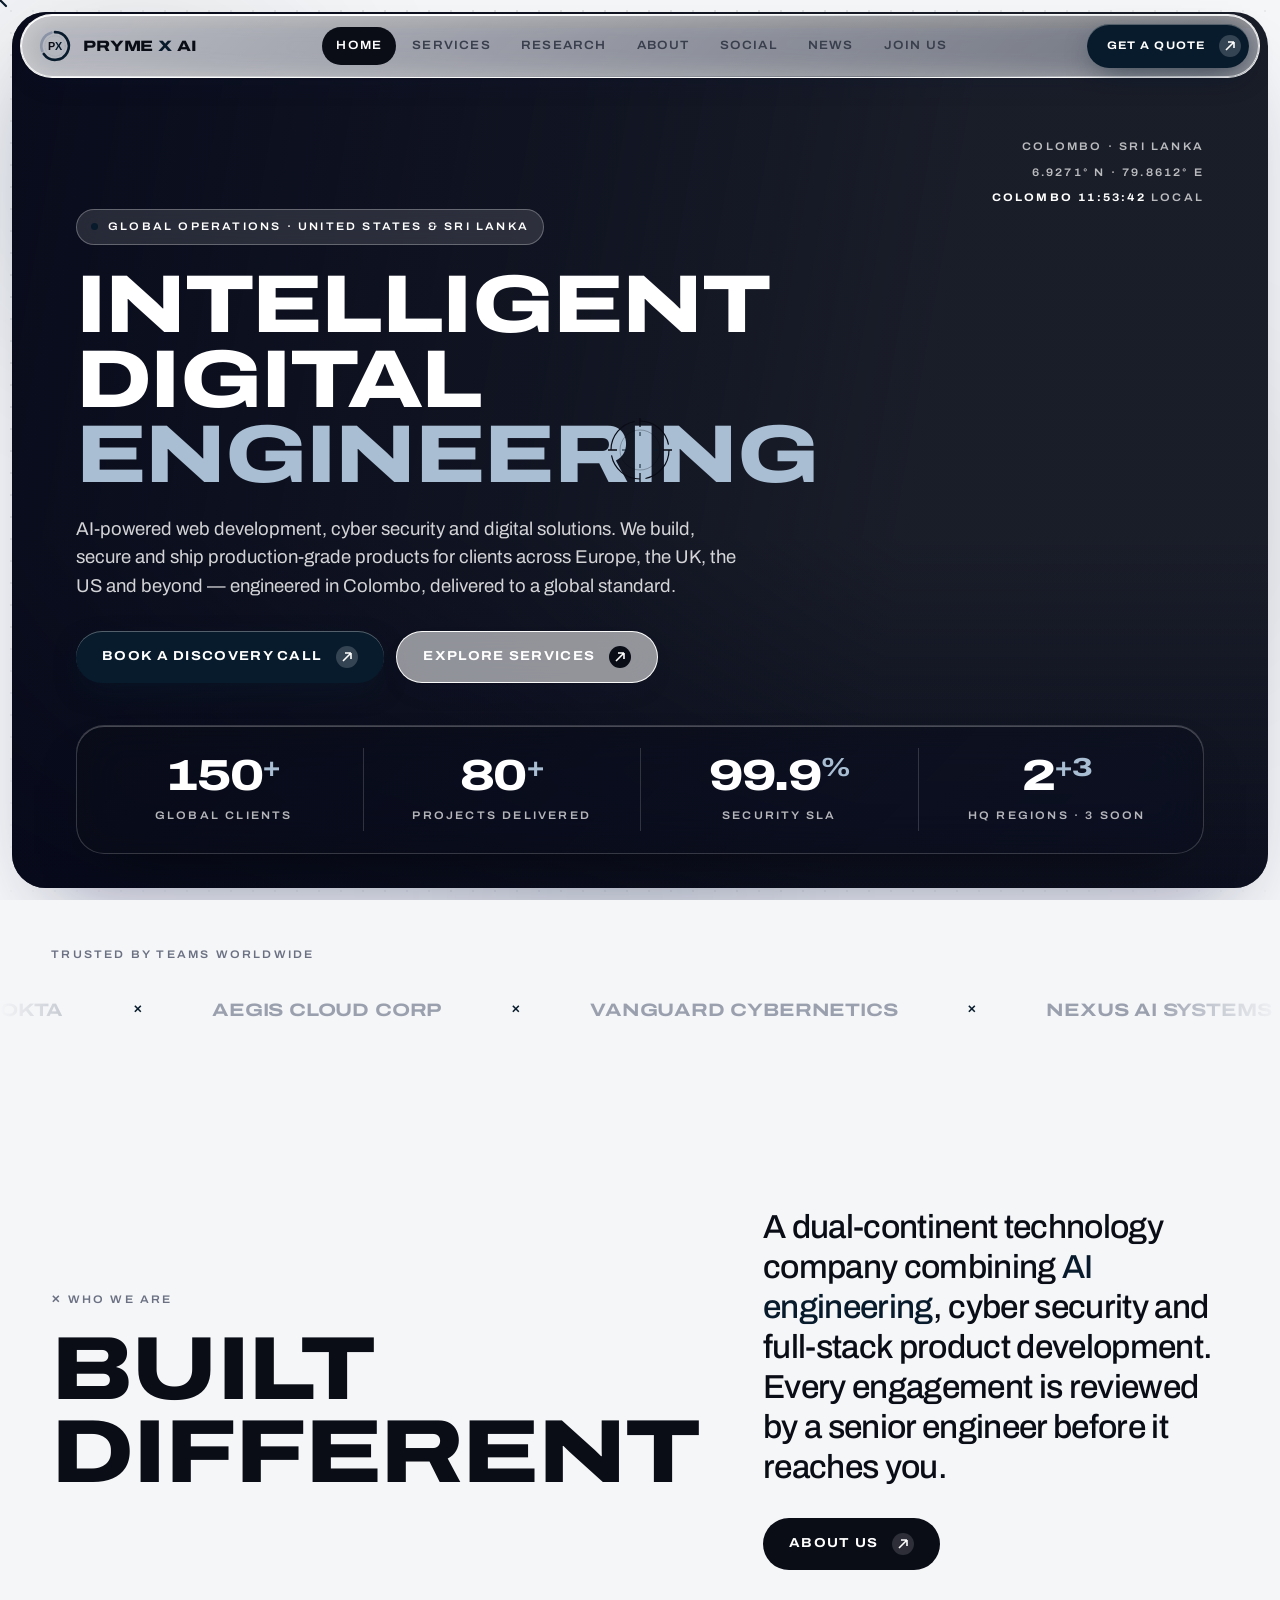
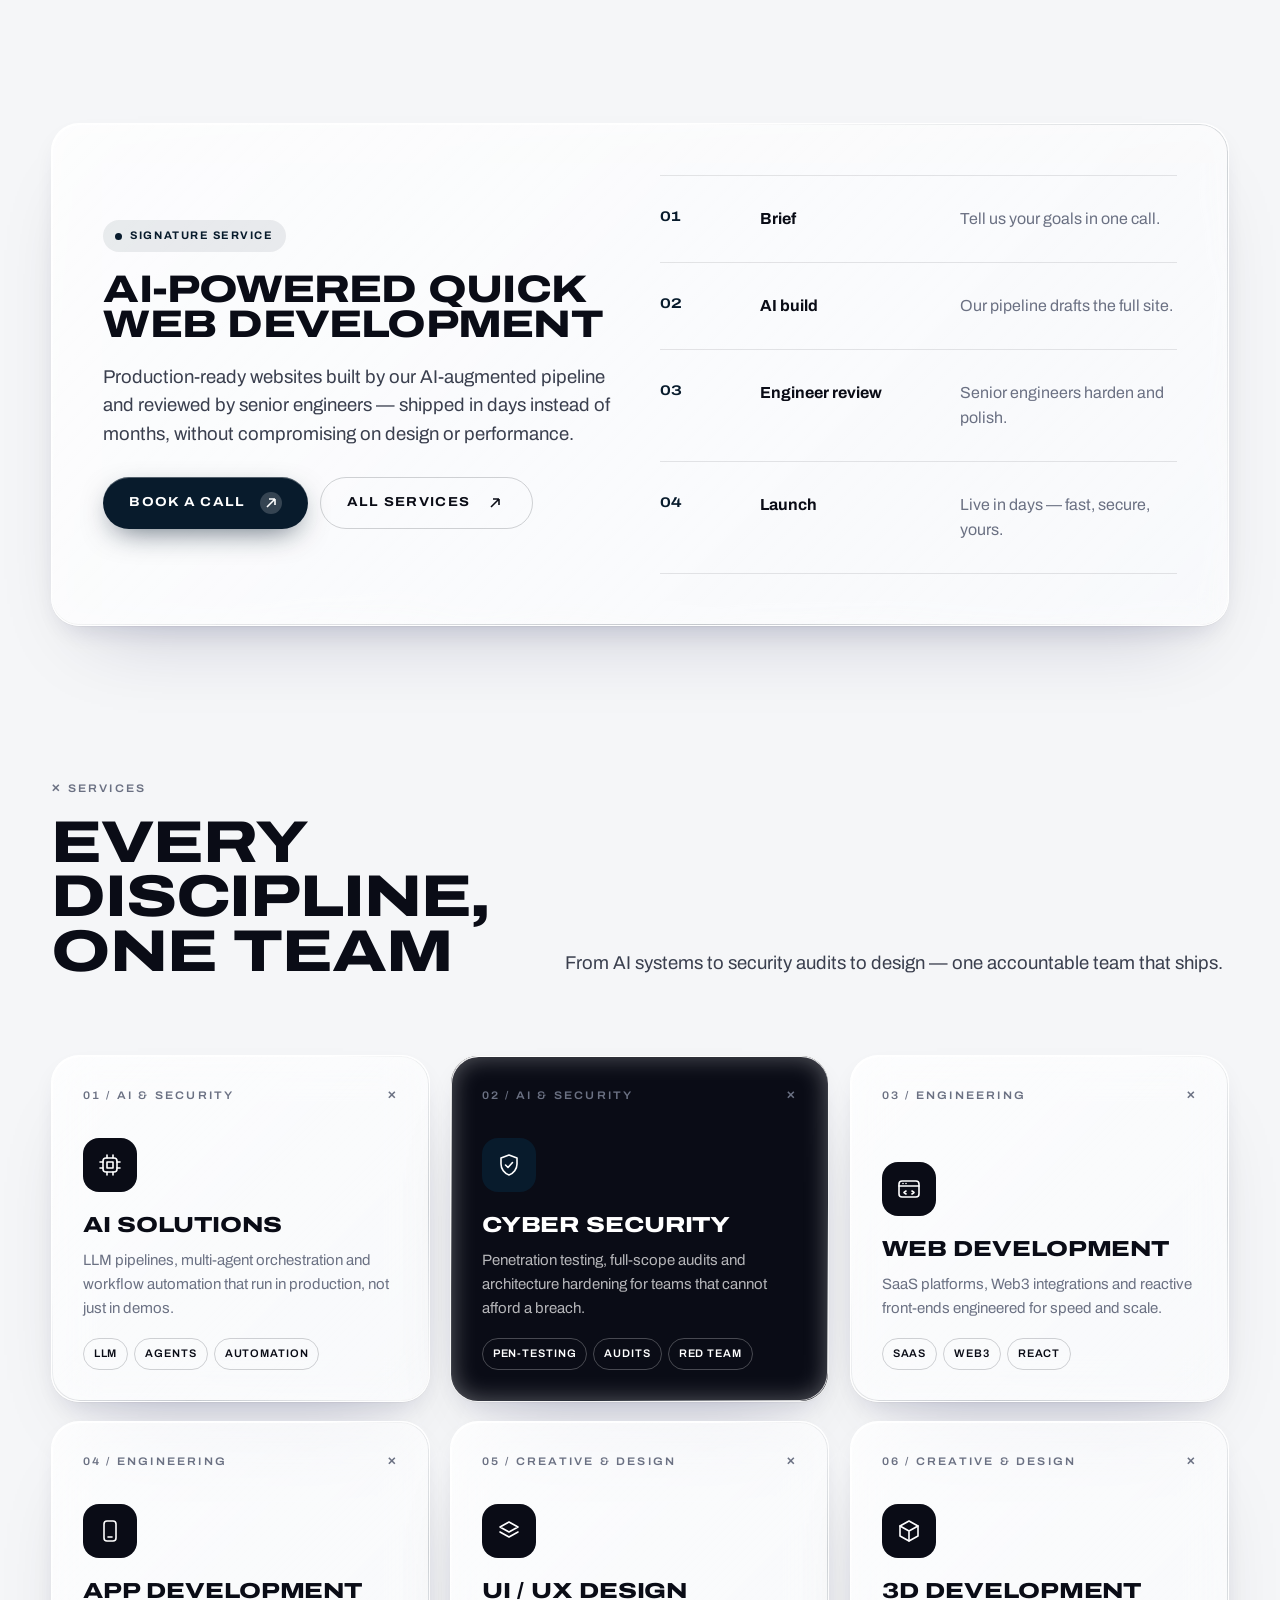
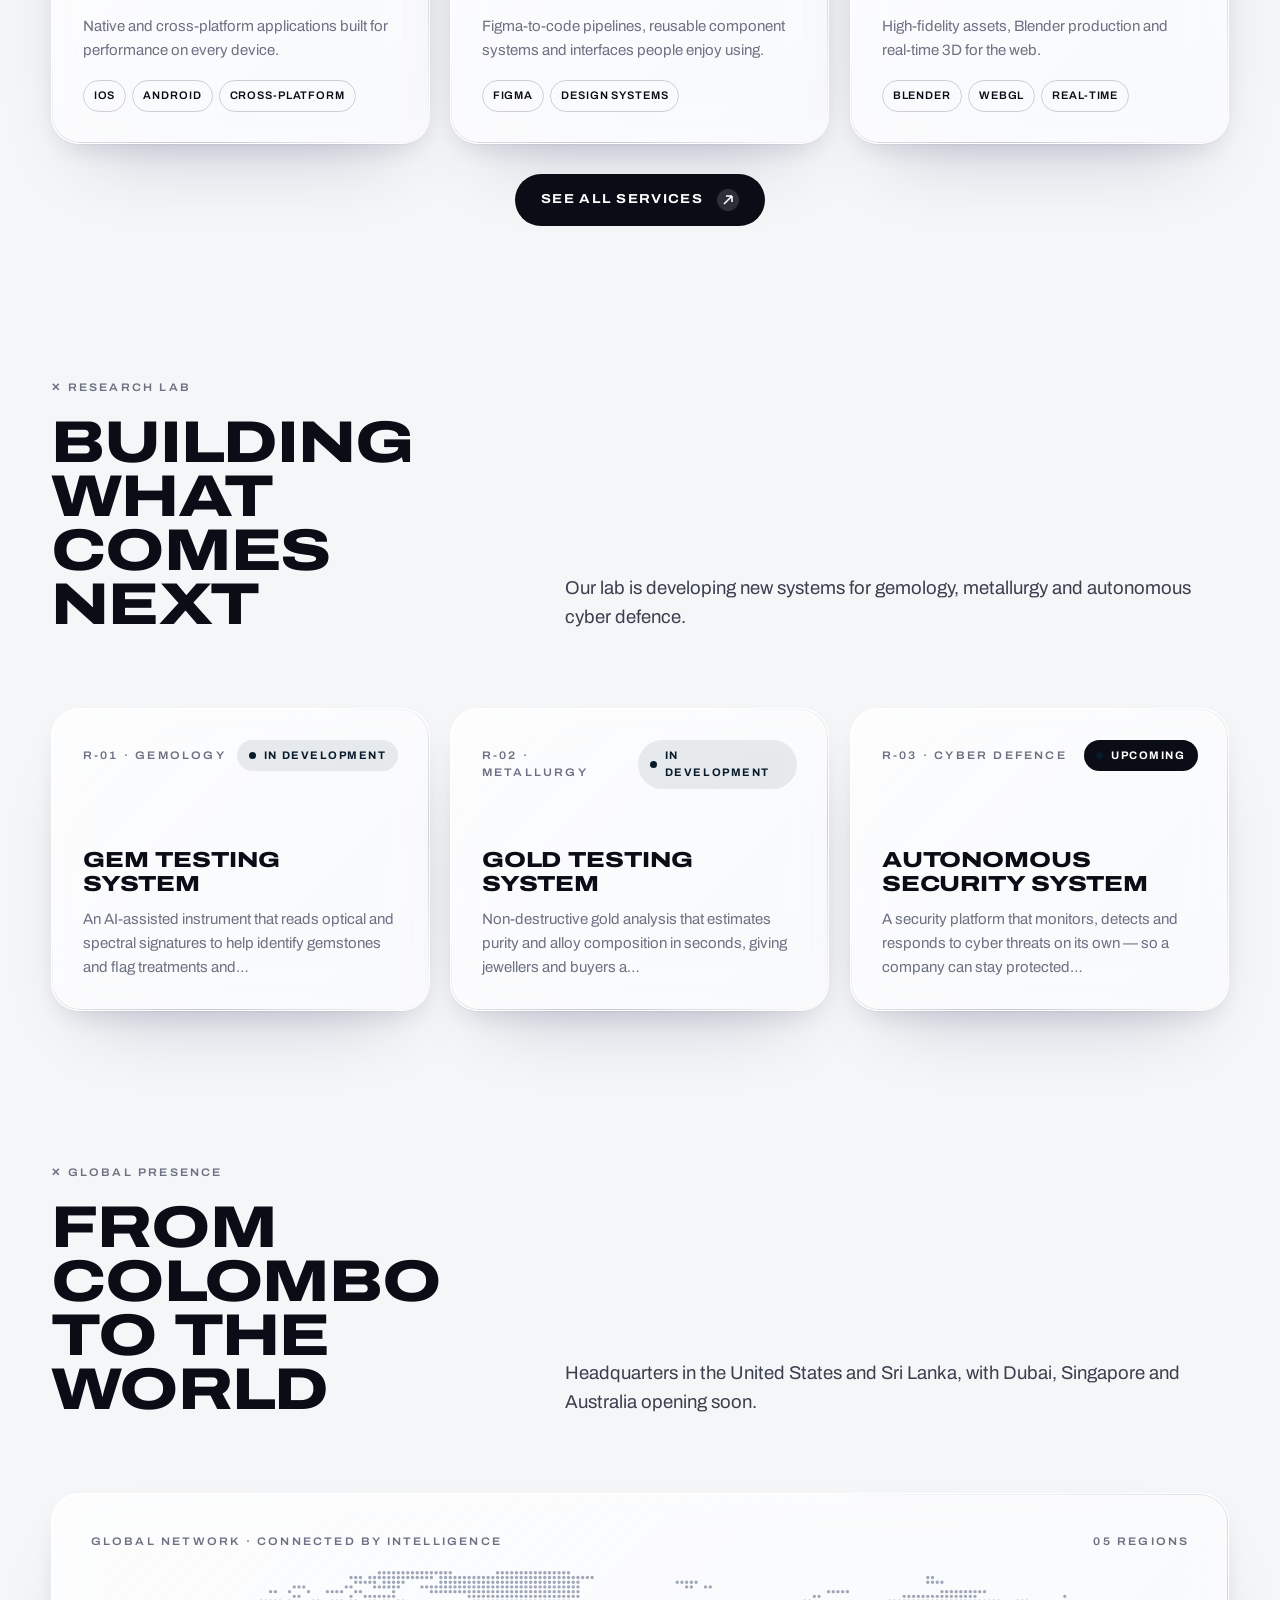
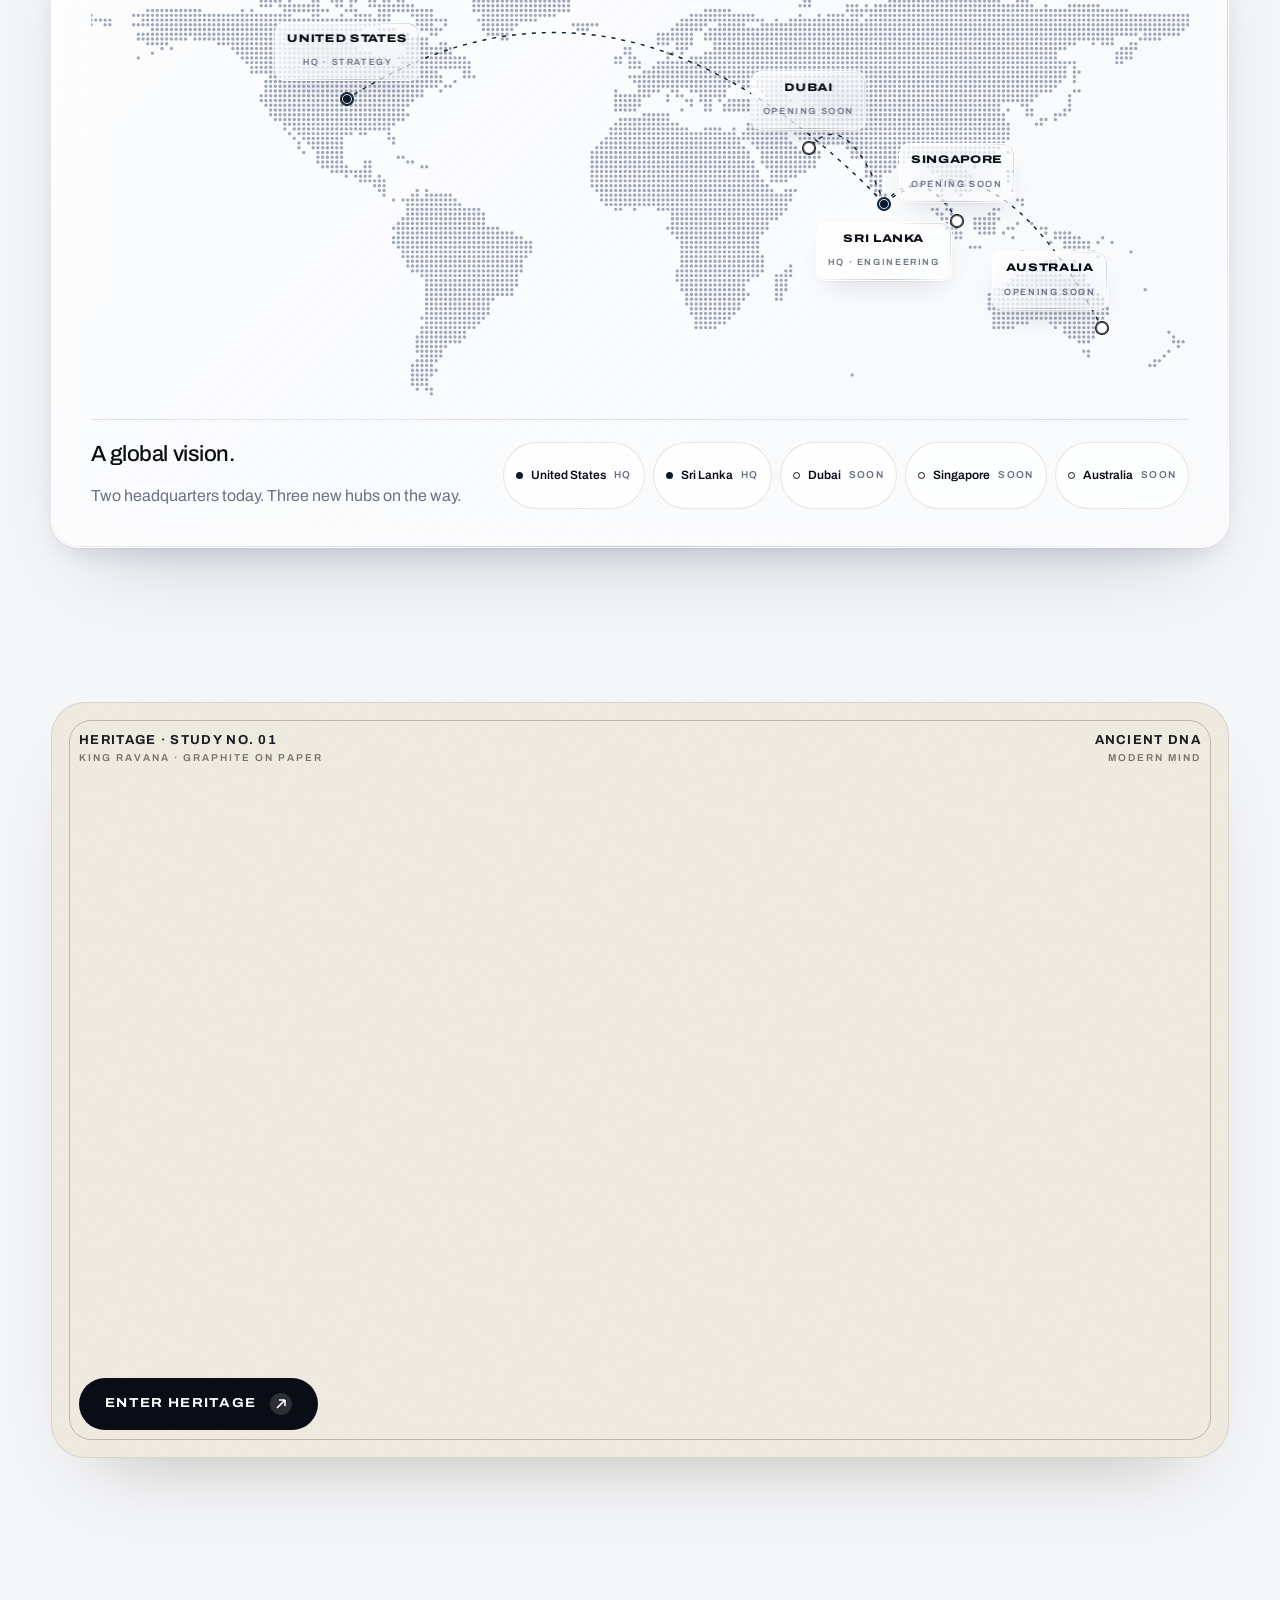
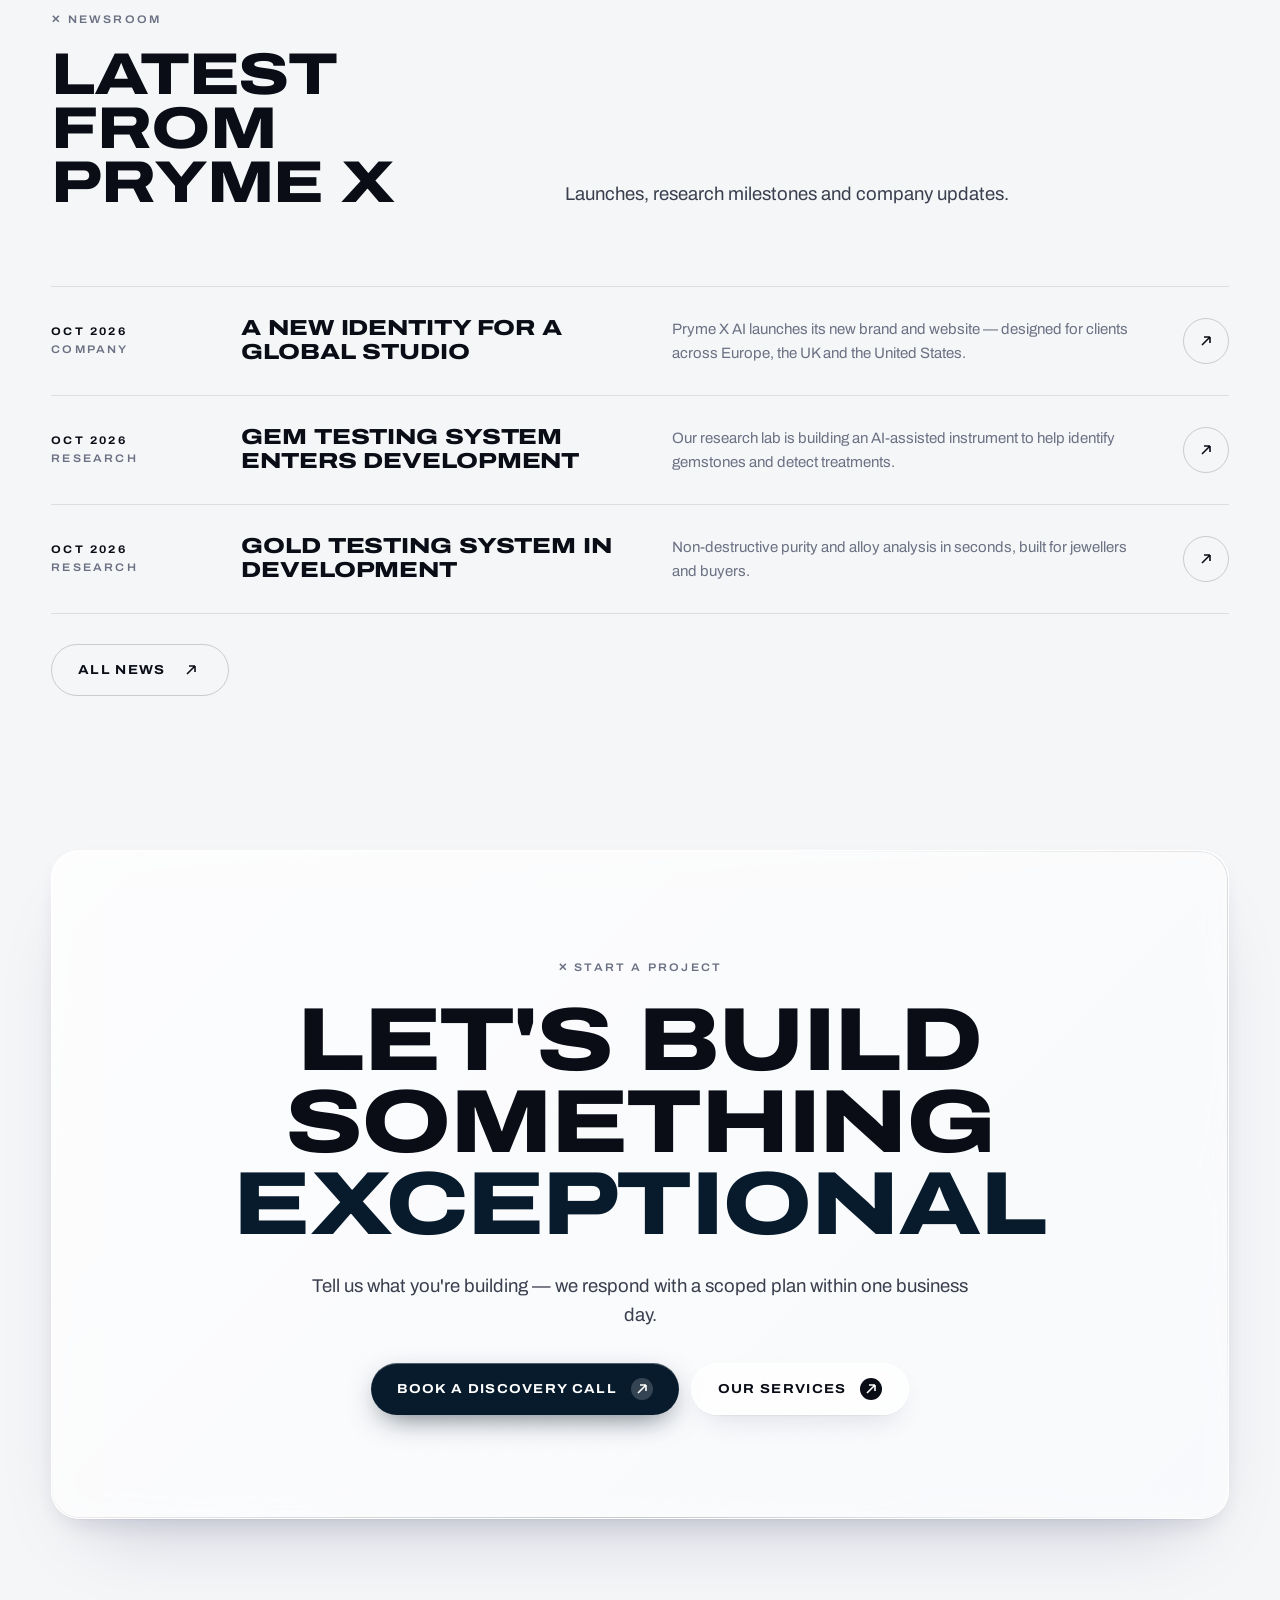
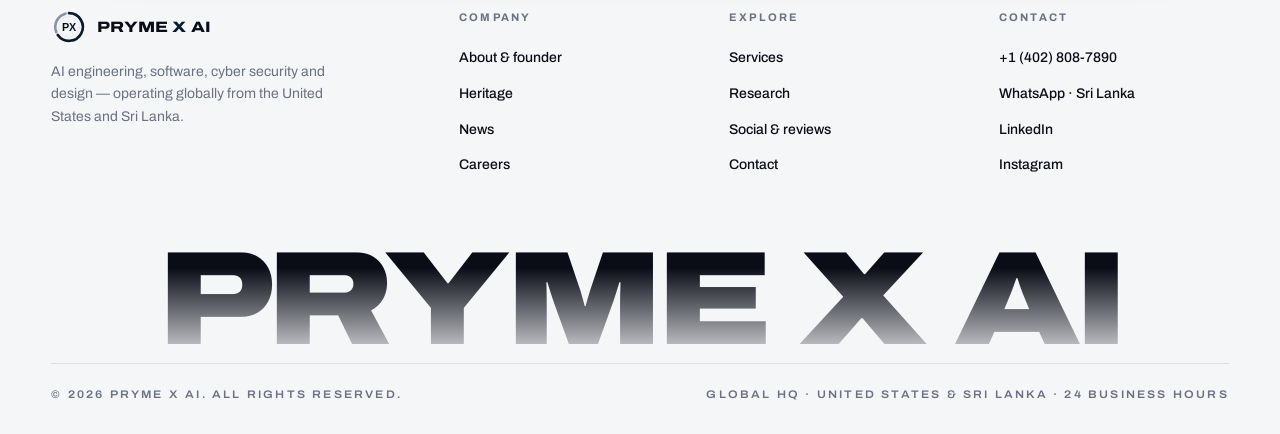
==== commit 2f4017fc: "Include ravana3d.js in index.html Add script tag for ravana3d.js to index.html" ====
--- a/index.html
+++ b/index.html
@@ -22,6 +22,7 @@
 <script src="site-config.js"></script>
 <script src="assets/js/main.js" defer></script>
 <script type="module" src="assets/js/scenes.js"></script>
+<script type="module" src="assets/ravana3d/ravana3d.js"></script>  
 </head>
 <body data-page-id="index">
 <div class="loader" aria-hidden="true">
